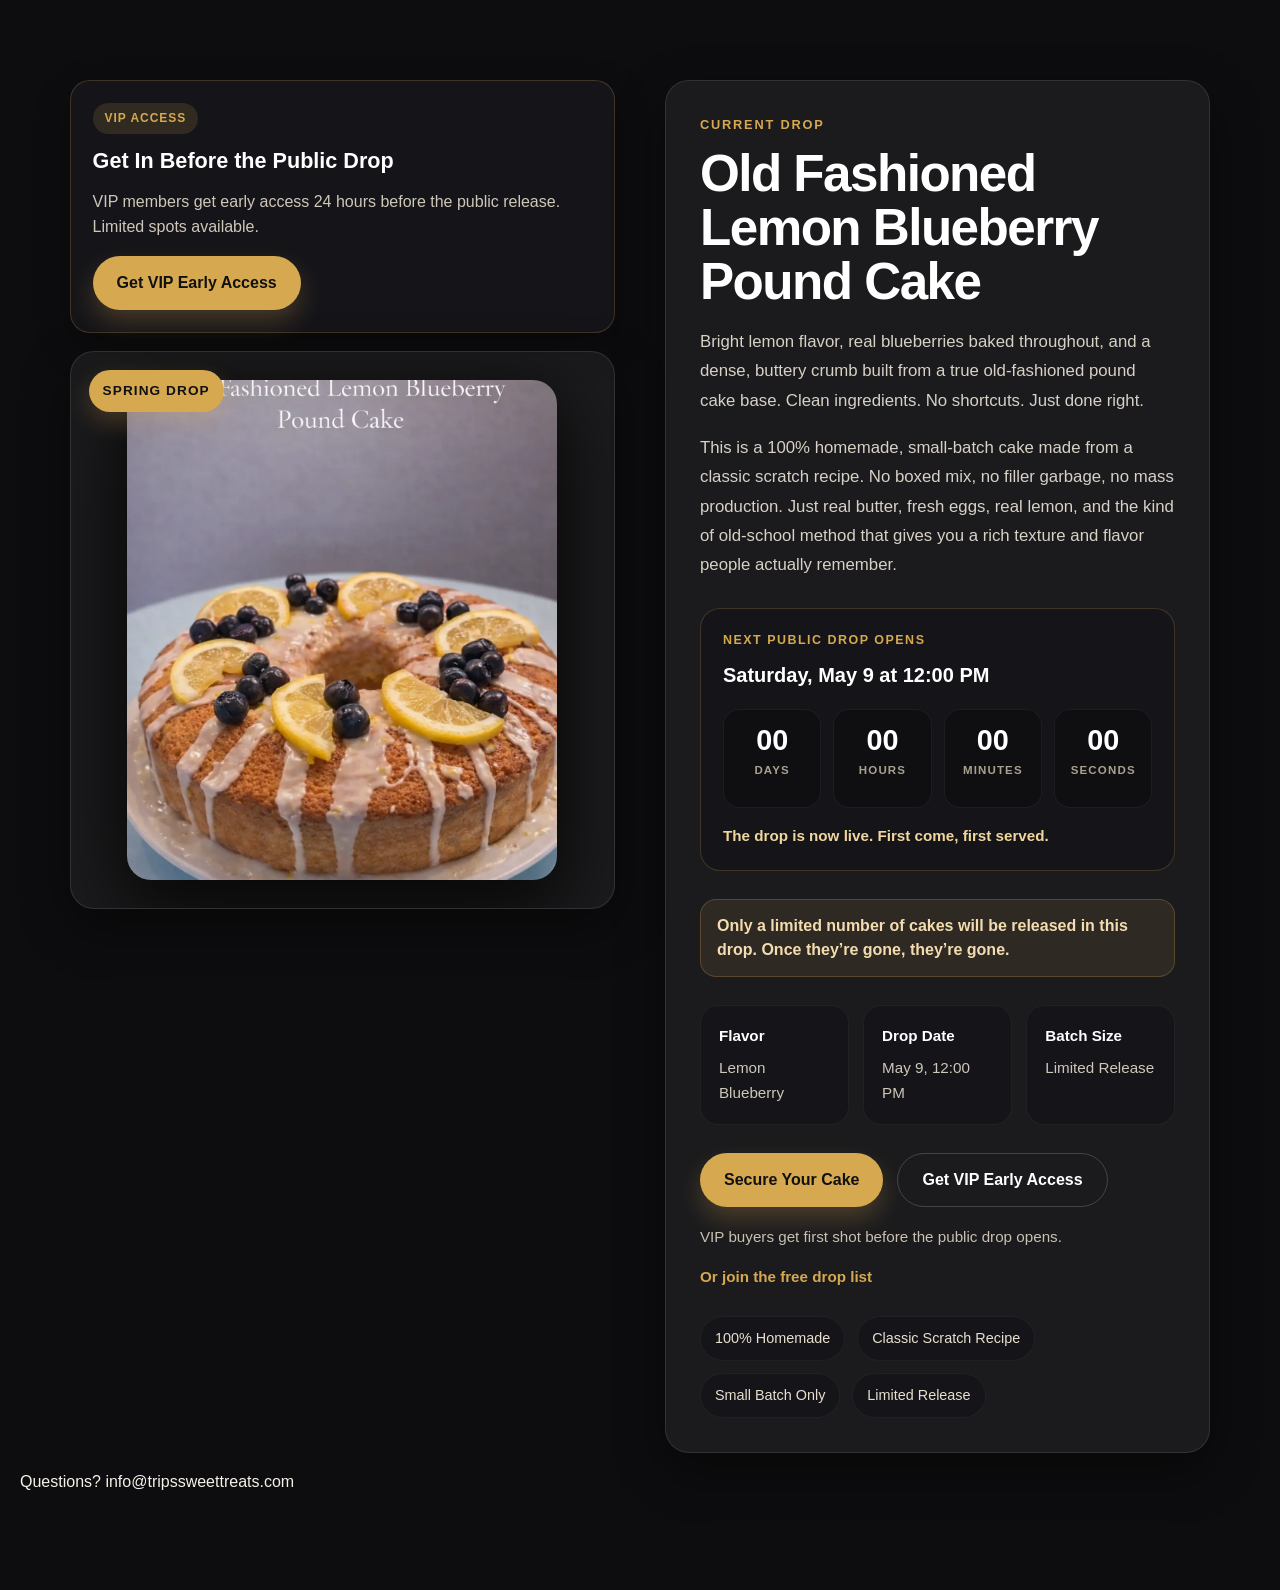
==== drop.html @ a89e91ed "Add VIP access section to next drop layout" ====
<!DOCTYPE html>
<html lang="en">
<head>
  <meta charset="UTF-8" />
  <meta name="viewport" content="width=device-width, initial-scale=1.0" />

  <title>Current Drop | Trip Confections</title>
  <meta name="description" content="Limited batch luxury cakes. Small drops. High demand. Get access before they sell out." />

  <link rel="stylesheet" href="style.css" />

  <style>

.next-drop-image-col {
  display: flex;
  flex-direction: column;
  gap: 18px;
}

.drop-mini-card {
  background: #151519;
  border: 1px solid rgba(214, 168, 79, 0.22);
  border-radius: 20px;
  padding: 22px;
  box-shadow: 0 14px 36px rgba(0,0,0,0.25);
}

.mini-badge {
  display: inline-block;
  margin-bottom: 10px;
  padding: 6px 12px;
  border-radius: 999px;
  background: rgba(214, 168, 79, 0.14);
  color: #d6a84f;
  font-size: 0.75rem;
  font-weight: 700;
  text-transform: uppercase;
  letter-spacing: 0.08em;
}

.drop-mini-card h3 {
  margin: 0 0 10px;
  color: #fff;
  font-size: 1.35rem;
}

.drop-mini-card p {
  margin: 0 0 16px;
  color: #cfc7ba;
  line-height: 1.6;
}
    
    .next-drop {
      padding: 80px 20px;
      background: #0d0d0f;
      color: #f5f1e8;
    }

    .container {
      max-width: 1200px;
      margin: 0 auto;
    }

    .next-drop-grid {
      display: grid;
      grid-template-columns: 1fr 1fr;
      gap: 50px;
      align-items: start;
    }

    .next-drop-image {
      position: relative;
    }

    .drop-badge {
      position: absolute;
      top: 18px;
      left: 18px;
      background: #d6a84f;
      color: #111;
      font-weight: 700;
      font-size: 0.85rem;
      letter-spacing: 0.08em;
      text-transform: uppercase;
      padding: 10px 14px;
      border-radius: 999px;
      z-index: 2;
    }

    .next-drop-photo {
      width: 100%;
      display: block;
      border-radius: 24px;
      object-fit: cover;
      box-shadow: 0 20px 60px rgba(0,0,0,0.35);
    }

    .eyebrow {
      font-size: 0.8rem;
      letter-spacing: 0.14em;
      text-transform: uppercase;
      color: #d6a84f;
      margin-bottom: 12px;
      font-weight: 700;
    }

    .next-drop-copy h2 {
      font-size: clamp(2rem, 4vw, 3.5rem);
      line-height: 1.05;
      margin-bottom: 18px;
      color: #fff;
    }

    .next-drop-subtext,
    .next-drop-description {
      font-size: 1.05rem;
      line-height: 1.75;
      color: #d7d1c6;
      margin-bottom: 18px;
    }

    .drop-launch-box {
      background: #151519;
      border: 1px solid rgba(214, 168, 79, 0.22);
      border-radius: 20px;
      padding: 22px;
      margin: 28px 0;
    }

    .drop-launch-label {
      font-size: 0.78rem;
      text-transform: uppercase;
      letter-spacing: 0.12em;
      color: #d6a84f;
      font-weight: 700;
      margin-bottom: 8px;
    }

    .drop-launch-time {
      font-size: 1.25rem;
      font-weight: 700;
      color: #fff;
      margin-bottom: 18px;
    }

    .countdown {
      display: grid;
      grid-template-columns: repeat(4, 1fr);
      gap: 12px;
      margin-top: 10px;
    }

    .countdown-box {
      background: #0f0f12;
      border-radius: 16px;
      padding: 16px 10px;
      text-align: center;
      border: 1px solid rgba(255,255,255,0.06);
    }

    .countdown-box span {
      display: block;
    }

    .countdown-number {
      font-size: 1.8rem;
      font-weight: 800;
      color: #fff;
      line-height: 1;
      margin-bottom: 6px;
    }

    .countdown-label {
      font-size: 0.72rem;
      letter-spacing: 0.1em;
      text-transform: uppercase;
      color: #aaa08f;
    }

    .drop-status {
      margin-top: 16px;
      font-size: 0.95rem;
      color: #f1d79d;
      font-weight: 600;
    }

    .next-drop-details {
      display: grid;
      grid-template-columns: repeat(3, 1fr);
      gap: 14px;
      margin: 28px 0;
    }

    .drop-detail {
      background: #151519;
      border-radius: 18px;
      padding: 18px;
      border: 1px solid rgba(255,255,255,0.05);
    }

    .drop-detail strong {
      display: block;
      color: #fff;
      margin-bottom: 6px;
      font-size: 0.95rem;
    }

    .drop-detail span {
      color: #cfc7ba;
      font-size: 0.95rem;
    }

    .urgency-bar {
      background: rgba(214, 168, 79, 0.1);
      border: 1px solid rgba(214, 168, 79, 0.25);
      color: #f3ddb0;
      border-radius: 16px;
      padding: 14px 16px;
      margin-bottom: 22px;
      font-weight: 600;
      line-height: 1.5;
    }

    .next-drop-actions {
      display: flex;
      flex-wrap: wrap;
      gap: 14px;
      margin: 26px 0 18px;
    }

    .btn {
      display: inline-flex;
      align-items: center;
      justify-content: center;
      min-height: 54px;
      padding: 0 24px;
      border-radius: 999px;
      text-decoration: none;
      font-weight: 700;
      transition: 0.2s ease;
    }

    .btn-primary {
      background: #d6a84f;
      color: #111;
    }

    .btn-primary:hover {
      transform: translateY(-2px);
    }

    .btn-secondary {
      background: transparent;
      color: #fff;
      border: 1px solid rgba(255,255,255,0.18);
    }

    .btn-secondary:hover {
      border-color: #d6a84f;
      color: #d6a84f;
    }

    .next-drop-note,
    .text-link {
      color: #c9c0b2;
      font-size: 0.95rem;
    }

    .text-link {
      display: inline-block;
      margin-top: 6px;
      color: #d6a84f;
      text-decoration: none;
      font-weight: 600;
    }

    .drop-proof {
      margin-top: 26px;
      display: flex;
      flex-wrap: wrap;
      gap: 12px;
    }

    .proof-pill {
      background: #151519;
      color: #e9dfd0;
      border: 1px solid rgba(255,255,255,0.05);
      padding: 10px 14px;
      border-radius: 999px;
      font-size: 0.9rem;
    }

    @media (max-width: 900px) {
      .next-drop-grid {
        grid-template-columns: 1fr;
      }

      .next-drop-details {
        grid-template-columns: 1fr;
      }

      .countdown {
        grid-template-columns: repeat(2, 1fr);
      }
    }
  </style>
</head>
<body>

<section class="next-drop section" id="next-drop">
  <div class="container next-drop-grid">

   <div class="next-drop-image-col">
  <div class="drop-mini-card">
    <span class="mini-badge">VIP Access</span>
    <h3>Get In Before the Public Drop</h3>
    <p>VIP members get early access 24 hours before the public release. Limited spots available.</p>
    <a href="vip-access.html" class="btn btn-primary">Get VIP Early Access</a>
  </div>

  <div class="next-drop-image">
    <div class="drop-badge">Spring Drop</div>
    <img
      src="images/lemon-blueberry-pound-cake.webp"
      alt="Old Fashioned Lemon Blueberry Pound Cake"
      class="next-drop-photo"
    />
  </div>
</div>
    

    <div class="next-drop-copy">
      <p class="eyebrow">Current Drop</p>

      <h2>Old Fashioned Lemon Blueberry Pound Cake</h2>

      <p class="next-drop-subtext">
        Bright lemon flavor, real blueberries baked throughout, and a dense, buttery crumb built from a true old-fashioned pound cake base. Clean ingredients. No shortcuts. Just done right.
      </p>

      <p class="next-drop-description">
        This is a 100% homemade, small-batch cake made from a classic scratch recipe. No boxed mix, no filler garbage, no mass production. Just real butter, fresh eggs, real lemon, and the kind of old-school method that gives you a rich texture and flavor people actually remember.
      </p>

      <div class="drop-launch-box">
        <div class="drop-launch-label">Next Public Drop Opens</div>
        <div class="drop-launch-time">Saturday, May 9 at 12:00 PM</div>

        <div class="countdown" id="countdown">
          <div class="countdown-box">
            <span class="countdown-number" id="days">00</span>
            <span class="countdown-label">Days</span>
          </div>
          <div class="countdown-box">
            <span class="countdown-number" id="hours">00</span>
            <span class="countdown-label">Hours</span>
          </div>
          <div class="countdown-box">
            <span class="countdown-number" id="minutes">00</span>
            <span class="countdown-label">Minutes</span>
          </div>
          <div class="countdown-box">
            <span class="countdown-number" id="seconds">00</span>
            <span class="countdown-label">Seconds</span>
          </div>
        </div>

        <div class="drop-status" id="drop-status">
          VIP access opens 24 hours earlier.
        </div>
      </div>

      <div class="urgency-bar">
        Only a limited number of cakes will be released in this drop. Once they’re gone, they’re gone.
      </div>

      <div class="next-drop-details">
        <div class="drop-detail">
          <strong>Flavor</strong>
          <span>Lemon Blueberry</span>
        </div>

        <div class="drop-detail">
          <strong>Drop Date</strong>
          <span>May 9, 12:00 PM</span>
        </div>

        <div class="drop-detail">
          <strong>Batch Size</strong>
          <span>Limited Release</span>
        </div>
      </div>

      <div class="next-drop-actions">
        <a href="#order-now" class="btn btn-primary">Secure Your Cake</a>
        <a href="vip-access.html" class="btn btn-secondary">Get VIP Early Access</a>
      </div>

      <p class="next-drop-note">
        VIP buyers get first shot before the public drop opens.
      </p>

      <a href="#join-drop" class="text-link">Or join the free drop list</a>

      <div class="drop-proof">
        <span class="proof-pill">100% Homemade</span>
        <span class="proof-pill">Classic Scratch Recipe</span>
        <span class="proof-pill">Small Batch Only</span>
        <span class="proof-pill">Limited Release</span>
      </div>
    </div>

  </div>
  <p>Questions? <a href="mailto:info@tripssweettreats.com">info@tripssweettreats.com</a></p>
</section>

<script>
  const dropDate = new Date("2026-05-09T12:00:00-04:00").getTime();

  const daysEl = document.getElementById("days");
  const hoursEl = document.getElementById("hours");
  const minutesEl = document.getElementById("minutes");
  const secondsEl = document.getElementById("seconds");
  const statusEl = document.getElementById("drop-status");

  function updateCountdown() {
    const now = new Date().getTime();
    const distance = dropDate - now;

    if (distance <= 0) {
      daysEl.textContent = "00";
      hoursEl.textContent = "00";
      minutesEl.textContent = "00";
      secondsEl.textContent = "00";
      statusEl.textContent = "The drop is now live. First come, first served.";
      return;
    }

    const days = Math.floor(distance / (1000 * 60 * 60 * 24));
    const hours = Math.floor((distance % (1000 * 60 * 60 * 24)) / (1000 * 60 * 60));
    const minutes = Math.floor((distance % (1000 * 60 * 60)) / (1000 * 60));
    const seconds = Math.floor((distance % (1000 * 60)) / 1000);

    daysEl.textContent = String(days).padStart(2, "0");
    hoursEl.textContent = String(hours).padStart(2, "0");
    minutesEl.textContent = String(minutes).padStart(2, "0");
    secondsEl.textContent = String(seconds).padStart(2, "0");
  }

  updateCountdown();
  setInterval(updateCountdown, 1000);
</script>

</body>
</html>
---- style.css ----
:root {
  --bg: #0a0a0d;
  --bg-2: #12121a;
  --bg-3: #171722;
  --card: rgba(255, 255, 255, 0.06);
  --card-strong: rgba(255, 255, 255, 0.08);
  --border: rgba(255, 255, 255, 0.1);
  --text: #f7f3ed;
  --muted: #c7bfb4;
  --accent: #f0b35d;
  --accent-2: #ffdfb3;
  --accent-3: #ff7b89;
  --shadow: 0 18px 50px rgba(0, 0, 0, 0.42);
  --radius: 24px;
  --radius-sm: 18px;
  --max-width: 1180px;
  --transition: 0.28s ease;
}

* {
  box-sizing: border-box;
}

html {
  scroll-behavior: smooth;
}

body {
  margin: 0;
  font-family: Arial, Helvetica, sans-serif;
  color: var(--text);
  background:
    radial-gradient(circle at top right, rgba(240, 179, 93, 0.12), transparent 24%),
    radial-gradient(circle at top left, rgba(255, 123, 137, 0.08), transparent 20%),
    linear-gradient(180deg, #08080b 0%, #101018 40%, #0b0b11 100%);
  line-height: 1.6;
}

img {
  max-width: 100%;
  display: block;
  image-rendering: auto;
  backface-visibility: hidden;
}

a {
  text-decoration: none;
  color: inherit;
}

button,
input,
select {
  font: inherit;
}

.container {
  width: min(92%, var(--max-width));
  margin: 0 auto;
}

.section {
  padding: 88px 0;
}

.site-header {
  position: absolute;
  top: 0;
  left: 0;
  width: 100%;
  z-index: 1000;
  background: transparent;
  border: none;
  backdrop-filter: none;
}

.nav-wrap {
  height: 80px;        /* fixed height */
  display: flex;
  align-items: center;
  justify-content: space-between;
}


.brand-logo {
  max-height: 75px;   /* key fix */
  width: auto;
  height: auto;
  display: block;
  object-fit: contain;
}

.brand {
  display: flex;
  align-items: center;
  overflow: hidden;   /* prevents logo from spilling down */
}

.brand img {
  height: auto !important;
}
.main-nav {
  display: flex;
  align-items: center;
  gap: 24px;
}

.main-nav a {
  color: var(--muted);
  font-size: 0.96rem;
  transition: var(--transition);
}

.main-nav a:hover {
  color: #fff;
}

.nav-cta,
.btn {
  display: inline-flex;
  align-items: center;
  justify-content: center;
  padding: 14px 22px;
  border-radius: 999px;
  font-weight: 700;
  transition: var(--transition);
  border: 1px solid transparent;
  cursor: pointer;
}

.nav-cta,
.btn-primary {
  background: linear-gradient(135deg, #f0b35d 0%, #d88a2d 100%);
  color: #1a1107;
  box-shadow: 0 12px 24px rgba(240, 179, 93, 0.22);
}

.nav-cta:hover,
.btn-primary:hover {
  transform: translateY(-2px);
  box-shadow: 0 16px 32px rgba(240, 179, 93, 0.28);
}

.btn-secondary {
  background: rgba(255, 255, 255, 0.04);
  color: #fff;
  border-color: rgba(255, 255, 255, 0.12);
}

.btn-secondary:hover {
  background: rgba(255, 255, 255, 0.08);
}

.btn-full {
  width: 100%;
}

.hero {
  padding-top: 140px;
}

.hero::before {
  content: "";
  position: absolute;
  inset: 0;
  background: linear-gradient(to bottom, rgba(0,0,0,0.5), transparent);
  z-index: 0;
}

.hero > * {
  position: relative;
  z-index: 1;
}


.hero {
  position: relative;
  padding: 90px 0 70px;
  overflow: hidden;
}

.hero-overlay {
  position: absolute;
  inset: 0;
  background:
    radial-gradient(circle at 75% 30%, rgba(240, 179, 93, 0.12), transparent 22%),
    radial-gradient(circle at 80% 60%, rgba(255, 123, 137, 0.08), transparent 18%);
  pointer-events: none;
}

.hero-grid {
  position: relative;
  z-index: 1;
  display: grid;
  grid-template-columns: 1.1fr 0.9fr;
  gap: 36px;
  align-items: center;
}

.eyebrow {
  margin: 0 0 14px;
  color: var(--accent-2);
  text-transform: uppercase;
  letter-spacing: 0.14em;
  font-size: 0.82rem;
  font-weight: 800;
}

.hero h1,
.section-heading h2,
.announcement-card h2,
.join-copy h2,
.final-cta-card h2,
.proof-card h2 {
  margin: 0;
  line-height: 1.02;
  letter-spacing: -0.04em;
}

.hero h1 {
  font-size: clamp(2.8rem, 6vw, 5.4rem);
  margin-bottom: 20px;
}

.hero-text,
.section-heading p,
.announcement-card p,
.join-copy p,
.proof-card p,
.final-cta-card p,
.cake-copy p,
.step-card p {
  color: var(--muted);
}

.hero-text {
  max-width: 650px;
  font-size: 1.08rem;
  margin-bottom: 28px;
}

.hero-actions,
.final-actions {
  display: flex;
  gap: 14px;
  flex-wrap: wrap;
}

.hero-badges {
  display: flex;
  flex-wrap: wrap;
  gap: 12px;
  margin-top: 24px;
}

.hero-badges span {
  background: rgba(255, 255, 255, 0.05);
  color: var(--muted);
  border: 1px solid rgba(255, 255, 255, 0.09);
  border-radius: 999px;
  padding: 10px 14px;
  font-size: 0.92rem;
}

.hero-visual {
  display: flex;
  justify-content: center;
}

.hero-logo-card {
  width: 100%;
  max-width: 520px;
  padding: 24px;
  border-radius: 34px;
  background: linear-gradient(180deg, rgba(255, 255, 255, 0.07), rgba(255, 255, 255, 0.03));
  border: 1px solid var(--border);
  box-shadow: var(--shadow);
}

.hero-logo {
  display: block;
  width: 100%;
  max-width: 420px;
  height: auto;
  object-fit: contain;
  margin: 0 auto;
  filter:
    drop-shadow(0 24px 55px rgba(0, 0, 0, 0.85))
    drop-shadow(0 0 24px rgba(240, 179, 93, 0.15));
}

.announcement {
  padding: 10px 0 24px;
}

.announcement-grid {
  display: grid;
  grid-template-columns: 1fr 1fr;
  gap: 22px;
}

.announcement-card,
.step-card,
.stat-card,
.join-form-card,
.proof-card,
.final-cta-card,
.carousel-shell,
.faq-list details {
  background: var(--card);
  border: 1px solid var(--border);
  border-radius: var(--radius);
  box-shadow: var(--shadow);
}

.announcement-card,
.join-form-card,
.proof-card,
.final-cta-card {
  padding: 28px;
}

.mini-label {
  margin: 0 0 10px;
  color: var(--accent-2);
  text-transform: uppercase;
  letter-spacing: 0.12em;
  font-size: 0.76rem;
  font-weight: 800;
}

.announcement-card h2 {
  font-size: clamp(1.7rem, 4vw, 2.6rem);
  margin-bottom: 10px;
}

.countdown {
  display: grid;
  grid-template-columns: repeat(4, 1fr);
  gap: 12px;
  margin-top: 14px;
}

.time-box {
  background: rgba(255, 255, 255, 0.05);
  border: 1px solid rgba(255, 255, 255, 0.09);
  border-radius: 18px;
  padding: 16px 12px;
  text-align: center;
}

.time-box strong {
  display: block;
  font-size: clamp(1.6rem, 4vw, 2.5rem);
  line-height: 1;
  margin-bottom: 6px;
}

.time-box span {
  color: var(--muted);
  text-transform: uppercase;
  font-size: 0.78rem;
  letter-spacing: 0.08em;
}

.section-heading {
  max-width: 760px;
  margin-bottom: 34px;
}

.section-heading h2 {
  font-size: clamp(2rem, 4vw, 3.2rem);
  margin-bottom: 14px;
}

.steps-grid {
  display: grid;
  grid-template-columns: repeat(3, 1fr);
  gap: 22px;
}

.step-card {
  padding: 26px;
}

.step-number {
  width: 54px;
  height: 54px;
  border-radius: 50%;
  display: grid;
  place-items: center;
  background: rgba(240, 179, 93, 0.12);
  color: var(--accent-2);
  border: 1px solid rgba(240, 179, 93, 0.24);
  font-weight: 800;
  margin-bottom: 16px;
}

.step-card h3 {
  margin: 0 0 10px;
  font-size: 1.24rem;
}

.carousel-shell {
  position: relative;
  overflow: hidden;
  padding: 22px;
}

.carousel-window {
  overflow: hidden;
  border-radius: 20px;
}

.carousel-track {
  display: flex;
  transition: transform 0.45s ease;
}

.cake-slide {
  min-width: 100%;
  display: grid;
  grid-template-columns: 0.95fr 1.05fr;
  gap: 28px;
  align-items: center;
  opacity: 0.55;
  transform: scale(0.98);
  transition: var(--transition);
}

.cake-slide.active {
  opacity: 1;
  transform: scale(1);
}

.cake-image-wrap {
  padding: 12px;
}

.cake-image-wrap img {
  display: block;
  width: 100%;
  max-width: 440px;
  height: auto;
  margin: 0 auto;
  object-fit: contain;
  filter: drop-shadow(0 24px 40px rgba(0, 0, 0, 0.6));
}

.cake-copy h3 {
  margin: 0 0 12px;
  font-size: clamp(1.8rem, 4vw, 2.8rem);
  letter-spacing: -0.03em;
}

.cake-tag {
  color: var(--accent-2);
  text-transform: uppercase;
  letter-spacing: 0.12em;
  font-size: 0.78rem;
  font-weight: 800;
  margin-bottom: 10px;
}

.carousel-btn {
  position: absolute;
  top: 50%;
  transform: translateY(-50%);
  width: 52px;
  height: 52px;
  border-radius: 50%;
  border: 1px solid rgba(255, 255, 255, 0.14);
  background: rgba(10, 10, 15, 0.72);
  color: #fff;
  font-size: 2rem;
  cursor: pointer;
  transition: var(--transition);
  z-index: 2;
}

.carousel-btn:hover {
  background: rgba(255, 255, 255, 0.1);
}

.carousel-btn.prev {
  left: 16px;
}

.carousel-btn.next {
  right: 16px;
}

.carousel-dots {
  display: flex;
  justify-content: center;
  gap: 10px;
  margin-top: 20px;
}

.dot {
  width: 12px;
  height: 12px;
  border: 0;
  border-radius: 50%;
  background: rgba(255, 255, 255, 0.22);
  cursor: pointer;
  transition: var(--transition);
}

.dot.active {
  background: var(--accent);
  transform: scale(1.15);
}

.stats-grid {
  display: grid;
  grid-template-columns: repeat(3, 1fr);
  gap: 18px;
}

.stat-card {
  padding: 26px;
  text-align: center;
}

.stat-card strong {
  display: block;
  font-size: clamp(2.2rem, 5vw, 3.2rem);
  line-height: 1;
  margin-bottom: 8px;
  color: #fff;
}

.stat-card span {
  color: var(--muted);
}

.join-grid,
.proof-grid {
  display: grid;
  grid-template-columns: 1fr 1fr;
  gap: 26px;
  align-items: start;
}

.join-copy h2,
.proof-card h2,
.final-cta-card h2 {
  font-size: clamp(2rem, 4vw, 3rem);
  margin-bottom: 14px;
}

.join-points {
  display: grid;
  gap: 16px;
  margin-top: 28px;
}

.join-point {
  background: rgba(255, 255, 255, 0.05);
  border: 1px solid rgba(255, 255, 255, 0.08);
  border-radius: 18px;
  padding: 18px;
}

.join-point strong {
  display: block;
  margin-bottom: 6px;
}

.join-point p {
  margin: 0;
}

.drop-form {
  display: grid;
  gap: 10px;
}

.drop-form label {
  font-weight: 700;
  font-size: 0.95rem;
}

.drop-form input,
.drop-form select {
  width: 100%;
  padding: 15px 16px;
  border-radius: 14px;
  border: 1px solid rgba(255, 255, 255, 0.12);
  background: rgba(255, 255, 255, 0.05);
  color: #fff;
  outline: none;
  margin-bottom: 6px;
}

.drop-form input::placeholder {
  color: #b8b0a5;
}

.checkbox-wrap {
  display: flex;
  align-items: flex-start;
  gap: 10px;
  margin: 8px 0 12px;
  color: var(--muted);
  font-weight: 400 !important;
}

.checkbox-wrap input {
  width: auto;
  margin-top: 3px;
}

.proof-list {
  margin: 0;
  padding-left: 22px;
  color: var(--muted);
}

.proof-list li + li {
  margin-top: 12px;
}

.faq-list {
  display: grid;
  gap: 14px;
}

.faq-list details {
  padding: 20px 22px;
}

.faq-list summary {
  cursor: pointer;
  font-weight: 800;
}

.faq-list p {
  margin: 12px 0 0;
  color: var(--muted);
}

.final-cta-card {
  text-align: center;
}

.final-cta-card p {
  max-width: 760px;
  margin-left: auto;
  margin-right: auto;
}

.final-actions {
  justify-content: center;
  margin-top: 24px;
}

.site-footer {
  padding: 26px 0 40px;
  color: var(--muted);
}

.footer-wrap {
  display: flex;
  justify-content: space-between;
  gap: 16px;
  flex-wrap: wrap;
  border-top: 1px solid rgba(255, 255, 255, 0.08);
  padding-top: 22px;
}

@media (max-width: 1100px) {
  .hero-grid,
  .join-grid,
  .proof-grid,
  .cake-slide,
  .announcement-grid,
  .steps-grid,
  .stats-grid {
    grid-template-columns: 1fr;
  }

  .hero-visual {
    order: -1;
  }

  .cake-slide {
    gap: 10px;
  }
}

@media (max-width: 860px) {
  .nav-wrap {
    flex-wrap: wrap;
    justify-content: center;
    padding: 14px 0;
  }

  .main-nav {
    flex-wrap: wrap;
    justify-content: center;
    gap: 14px 18px;
  }

  .countdown {
    grid-template-columns: repeat(2, 1fr);
  }

  .carousel-btn {
    width: 44px;
    height: 44px;
    font-size: 1.6rem;
  }
}

@media (max-width: 640px) {
  .section {
    padding: 66px 0;
  }

  .hero {
    padding: 65px 0 48px;
  }

  .brand-logo {
    width: 86px;
  }

  .nav-cta {
    width: 100%;
    justify-content: center;
  }

  .hero-actions,
  .final-actions {
    flex-direction: column;
  }

  .btn,
  .nav-cta {
    width: 100%;
  }

  .hero-badges {
    flex-direction: column;
  }

  .carousel-shell {
    padding: 18px 12px 22px;
  }

  .carousel-btn.prev {
    left: 8px;
  }

  .carousel-btn.next {
    right: 8px;
  }

  .cake-copy {
    text-align: center;
  }

  .vip-box {
  display: grid;
  grid-template-columns: 1.15fr 0.85fr;
  gap: 26px;
  align-items: stretch;
}

.vip-copy,
.vip-card {
  background: var(--card);
  border: 1px solid var(--border);
  border-radius: var(--radius);
  box-shadow: var(--shadow);
}

.vip-copy {
  padding: 32px;
}

.vip-copy h2 {
  margin: 0 0 14px;
  font-size: clamp(2rem, 4vw, 3rem);
  line-height: 1.05;
  letter-spacing: -0.03em;
}

.vip-intro {
  margin: 0;
  color: var(--muted);
  max-width: 700px;
}

.vip-features {
  display: grid;
  gap: 16px;
  margin-top: 26px;
}

.vip-feature {
  background: rgba(255, 255, 255, 0.05);
  border: 1px solid rgba(255, 255, 255, 0.08);
  border-radius: 18px;
  padding: 18px;
}

.vip-feature strong {
  display: block;
  margin-bottom: 6px;
  font-size: 1rem;
}

.vip-feature p {
  margin: 0;
  color: var(--muted);
}

.vip-card {
  padding: 28px;
}

.vip-card h3 {
  margin: 0 0 10px;
  font-size: 1.8rem;
}

.vip-price {
  font-size: 2.8rem;
  font-weight: 800;
  line-height: 1;
  margin-bottom: 18px;
  color: var(--accent-2);
}

.vip-list {
  margin: 0 0 22px;
  padding-left: 20px;
  color: var(--muted);
}

.vip-list li + li {
  margin-top: 10px;
}

.vip-note {
  margin-top: 16px;
  font-size: 0.95rem;
  color: var(--muted);
  line-height: 1.55;
}

.vip-note-small {
  font-size: 0.88rem;
  opacity: 0.92;
}

@media (max-width: 980px) {
  .vip-box {
    grid-template-columns: 1fr;
  }
}

/* ===== HERO RESET (kills old junk) ===== */
.hero-overlay,
.hero-card,
.hero-badge {
  display: none !important;
}

.hero p,
.hero h1 {
  all: unset;
}

/* ===== HERO SECTION ===== */
.hero {
  position: relative;
  padding: 190px 0 80px;
  overflow: hidden;
}

/* Layout */
.hero-grid {
  display: grid;
  grid-template-columns: 1.1fr 0.9fr;
  gap: 40px;
  align-items: center;
}

/* Left side */
.hero-content {
  max-width: 650px;
}

/* Eyebrow */
.eyebrow {
  color: var(--accent-2);
  text-transform: uppercase;
  letter-spacing: 0.12em;
  font-size: 0.85rem;
  font-weight: 800;
  margin-bottom: 14px;
  display: block;
}

/* Headline */
.hero h1 {
  display: block;
  font-size: clamp(3rem, 6vw, 5.5rem);
  line-height: 0.95;
  letter-spacing: -0.04em;
  margin-bottom: 20px;
}

/* Sub text */
.hero-text {
  font-size: 1.1rem;
  color: var(--muted);
  margin-bottom: 28px;
}

/* Buttons */
.hero-actions {
  display: flex;
  gap: 14px;
  flex-wrap: wrap;
  margin-bottom: 24px;
}

/* Badges */
.hero-badges {
  display: flex;
  gap: 12px;
  flex-wrap: wrap;
}

.hero-badges span {
  background: rgba(255,255,255,0.05);
  border: 1px solid rgba(255,255,255,0.1);
  padding: 10px 14px;
  border-radius: 999px;
  font-size: 0.9rem;
  color: var(--muted);
}

/* Right side */
.hero-visual {
  display: flex;
  justify-content: center;
}

/* Logo container */
.hero-logo-card {
  width: 100%;
  max-width: 520px;
  padding: 30px;
  border-radius: 32px;
  background: linear-gradient(
    180deg,
    rgba(255,255,255,0.08),
    rgba(255,255,255,0.03)
  );
  border: 1px solid var(--border);
  box-shadow: var(--shadow);
  display: flex;
  align-items: center;
  justify-content: center;
}

/* Logo image */
.hero-logo {
  max-width: 420px;
  width: 100%;
  height: auto;
  display: block;
  object-fit: contain;
  filter:
    drop-shadow(0 30px 60px rgba(0,0,0,0.8))
    drop-shadow(0 0 25px rgba(240,179,93,0.2));
}

/* Background glow */
.hero::after {
  content: "";
  position: absolute;
  inset: 0;
  background:
    radial-gradient(circle at 70% 30%, rgba(240,179,93,0.15), transparent 25%),
    radial-gradient(circle at 80% 70%, rgba(255,120,140,0.1), transparent 25%);
  pointer-events: none;
}

/* ===== MOBILE ===== */
@media (max-width: 980px) {
  .hero-grid {
    grid-template-columns: 1fr;
    text-align: center;
  }

  .hero-visual {
    order: -1;
  }

  .hero-content {
    margin: 0 auto;
  }

  .hero-actions {
    justify-content: center;
  }

  .hero-badges {
    justify-content: center;
  }
}

@media (max-width: 600px) {
  .hero {
    padding: 120px 0 60px;
  }

  .hero h1 {
    font-size: 2.6rem;
  }
}  
  .footer-wrap {
    flex-direction: column;
  }
}

/* ===== VIP PAGE ===== */

.vip-hero {
  padding: 180px 0 90px;
}

.vip-hero-grid {
  display: grid;
  grid-template-columns: 1.1fr 0.9fr;
  gap: 28px;
  align-items: center;
}

.vip-hero-copy h1 {
  font-size: clamp(2.8rem, 6vw, 5rem);
  line-height: 0.96;
  letter-spacing: -0.04em;
  margin: 0 0 20px;
}

.vip-hero-text {
  color: var(--muted);
  font-size: 1.08rem;
  margin-bottom: 28px;
  max-width: 680px;
}

.vip-hero-actions {
  display: flex;
  gap: 14px;
  flex-wrap: wrap;
  margin-bottom: 22px;
}

.vip-badges {
  display: flex;
  gap: 12px;
  flex-wrap: wrap;
}

.vip-badges span {
  background: rgba(255,255,255,0.05);
  border: 1px solid rgba(255,255,255,0.1);
  padding: 10px 14px;
  border-radius: 999px;
  font-size: 0.9rem;
  color: var(--muted);
}

.vip-hero-card,
.vip-feature-card,
.vip-important-box,
.vip-buy-card {
  background: var(--card);
  border: 1px solid var(--border);
  border-radius: var(--radius);
  box-shadow: var(--shadow);
}

.vip-hero-card {
  padding: 32px;
}

.vip-hero-card h2 {
  margin: 0 0 12px;
  font-size: clamp(2rem, 4vw, 3rem);
  line-height: 1.05;
}

.vip-price-big {
  font-size: 3.4rem;
  font-weight: 800;
  line-height: 1;
  color: var(--accent-2);
  margin-bottom: 18px;
}

.vip-summary-list {
  margin: 0;
  padding-left: 20px;
  color: var(--muted);
}

.vip-summary-list li + li {
  margin-top: 10px;
}

.vip-features-grid {
  display: grid;
  grid-template-columns: repeat(3, 1fr);
  gap: 20px;
}

.vip-feature-card {
  padding: 24px;
}

.vip-feature-card h3 {
  margin: 0 0 10px;
  font-size: 1.2rem;
}

.vip-feature-card p {
  margin: 0;
  color: var(--muted);
}

.vip-important-box {
  padding: 32px;
}

.vip-important-box h2 {
  margin: 0 0 20px;
  font-size: clamp(2rem, 4vw, 3rem);
  line-height: 1.05;
}

.vip-rules-grid {
  display: grid;
  grid-template-columns: 1fr 1fr;
  gap: 20px;
}

.vip-rule-card {
  padding: 24px;
  border-radius: 20px;
}

.vip-rule-card.good {
  background: rgba(255,255,255,0.04);
  border: 1px solid rgba(255,255,255,0.08);
}

.vip-rule-card.warning {
  background: rgba(255,255,255,0.04);
  border: 1px solid rgba(255,255,255,0.08);
}

.vip-rule-card h3 {
  margin: 0 0 12px;
}

.vip-rule-card ul {
  margin: 0;
  padding-left: 20px;
  color: var(--muted);
}

.vip-rule-card li + li {
  margin-top: 10px;
}

.vip-disclaimer {
  margin: 22px 0 0;
  color: var(--muted);
  font-size: 1rem;
}

.vip-buy-card {
  text-align: center;
  padding: 36px 28px;
  max-width: 760px;
  margin: 0 auto;
}

.vip-buy-card h2 {
  margin: 0 0 12px;
  font-size: clamp(2rem, 4vw, 3rem);
}

.vip-buy-card p {
  color: var(--muted);
  margin-bottom: 22px;
}

.vip-buy-btn {
  min-width: 260px;
}

.vip-buy-note {
  margin-top: 16px;
  font-size: 0.95rem;
  color: var(--muted);
}

@media (max-width: 980px) {
  .vip-hero-grid,
  .vip-rules-grid,
  .vip-features-grid {
    grid-template-columns: 1fr;
  }

  .vip-hero-copy,
  .vip-hero-card {
    text-align: center;
  }

  .vip-hero-actions,
  .vip-badges {
    justify-content: center;
  }
}

.next-drop-grid {
  display: grid;
  grid-template-columns: 0.95fr 1.05fr;
  gap: 30px;
  align-items: center;
}

.next-drop-image,
.next-drop-copy {
  background: var(--card);
  border: 1px solid var(--border);
  border-radius: var(--radius);
  box-shadow: var(--shadow);
}

.next-drop-image {
  padding: 24px;
  display: flex;
  align-items: center;
  justify-content: center;
}

.next-drop-photo {
  width: 100%;
  max-width: 430px;
  height: auto;
  display: block;
  object-fit: contain;
  filter: drop-shadow(0 24px 40px rgba(0, 0, 0, 0.6));
}

.next-drop-copy {
  padding: 32px;
}

.next-drop-copy h2 {
  margin: 0 0 14px;
  font-size: clamp(2rem, 4vw, 3.2rem);
  line-height: 1.04;
  letter-spacing: -0.03em;
}

.next-drop-subtext {
  margin: 0 0 24px;
  color: var(--muted);
  font-size: 1.02rem;
  max-width: 720px;
}

.next-drop-details {
  display: grid;
  grid-template-columns: repeat(3, 1fr);
  gap: 14px;
  margin-bottom: 24px;
}

.drop-detail {
  background: rgba(255,255,255,0.05);
  border: 1px solid rgba(255,255,255,0.08);
  border-radius: 18px;
  padding: 16px;
}

.drop-detail strong {
  display: block;
  margin-bottom: 6px;
  font-size: 0.95rem;
}

.drop-detail span {
  color: var(--muted);
  font-size: 0.95rem;
}

.next-drop-actions {
  display: flex;
  gap: 14px;
  flex-wrap: wrap;
  margin-bottom: 14px;
}

.next-drop-note {
  margin: 0;
  color: var(--muted);
  font-size: 0.94rem;
}

@media (max-width: 980px) {
  .next-drop-grid,
  .next-drop-details {
    grid-template-columns: 1fr;
  }
}

.next-drop-grid {
  display: grid;
  grid-template-columns: 0.95fr 1.05fr;
  gap: 30px;
  align-items: center;
}

.next-drop-image,
.next-drop-copy {
  background: var(--card);
  border: 1px solid var(--border);
  border-radius: var(--radius);
  box-shadow: var(--shadow);
}

.next-drop-image {
  position: relative;
  padding: 28px;
  display: flex;
  align-items: center;
  justify-content: center;
  min-height: 520px;
  overflow: hidden;
}

.next-drop-photo {
  width: 100%;
  max-width: 430px;
  max-height: 500px;
  height: auto;
  display: block;
  object-fit: contain;
  filter: drop-shadow(0 24px 40px rgba(0, 0, 0, 0.6));
}

.drop-badge {
  position: absolute;
  top: 18px;
  left: 18px;
  z-index: 5;
  background: linear-gradient(135deg, #f0b35d 0%, #d88a2d 100%);
  color: #1a1107;
  padding: 10px 14px;
  border-radius: 999px;
  font-size: 0.82rem;
  font-weight: 800;
  letter-spacing: 0.06em;
  text-transform: uppercase;
  box-shadow: 0 10px 24px rgba(240, 179, 93, 0.22);
}

.next-drop-copy {
  padding: 34px;
}

.next-drop-copy h2 {
  margin: 0 0 14px;
  font-size: clamp(2rem, 4vw, 3.1rem);
  line-height: 1.04;
  letter-spacing: -0.03em;
}

.next-drop-subtext {
  margin: 0 0 24px;
  color: var(--muted);
  font-size: 1.03rem;
  max-width: 700px;
}

.next-drop-details {
  display: grid;
  grid-template-columns: repeat(3, 1fr);
  gap: 14px;
  margin-bottom: 24px;
}

.drop-detail {
  background: rgba(255, 255, 255, 0.05);
  border: 1px solid rgba(255, 255, 255, 0.08);
  border-radius: 18px;
  padding: 16px;
}

.drop-detail strong {
  display: block;
  margin-bottom: 6px;
  font-size: 0.95rem;
  color: #fff;
}

.drop-detail span {
  color: var(--muted);
  font-size: 0.95rem;
}

.next-drop-actions {
  display: flex;
  gap: 14px;
  flex-wrap: wrap;
  margin-bottom: 14px;
}

.next-drop-note {
  margin: 0 0 10px;
  color: var(--muted);
  font-size: 0.94rem;
}

.text-link {
  color: var(--accent-2);
  font-weight: 700;
  text-decoration: none;
  transition: 0.2s ease;
}

.text-link:hover {
  color: #fff;
}

@media (max-width: 980px) {
  .next-drop-grid {
    grid-template-columns: 1fr;
  }

  .next-drop-details {
    grid-template-columns: 1fr;
  }

  .next-drop-copy {
    text-align: center;
  }

  .next-drop-actions {
    justify-content: center;
  }

  .text-link {
    display: inline-block;
    margin-top: 6px;
  }
}

.next-drop-crafted {
  margin: 0 0 24px;
  color: var(--muted);
  font-size: 1rem;
  line-height: 1.7;
}

.next-drop-countdown {
  margin-bottom: 24px;
}

.countdown-label {
  margin: 0 0 12px;
  color: var(--accent-2);
  text-transform: uppercase;
  letter-spacing: 0.08em;
  font-size: 0.8rem;
  font-weight: 800;
}

.countdown-row {
  display: grid;
  grid-template-columns: repeat(4, 1fr);
  gap: 12px;
}

.count-box {
  background: rgba(255, 255, 255, 0.05);
  border: 1px solid rgba(255, 255, 255, 0.08);
  border-radius: 18px;
  padding: 16px 12px;
  text-align: center;
}

.count-box strong {
  display: block;
  font-size: clamp(1.5rem, 3vw, 2.2rem);
  line-height: 1;
  margin-bottom: 6px;
}

.count-box span {
  color: var(--muted);
  text-transform: uppercase;
  font-size: 0.78rem;
  letter-spacing: 0.08em;
}

@media (max-width: 980px) {
  .countdown-row {
    grid-template-columns: repeat(2, 1fr);
  }
}

.vip-btn {
  display: inline-block;
  padding: 14px 26px;
  background: linear-gradient(135deg, #ffd54a, #ffb300);
  color: #111;
  font-weight: 700;
  font-size: 1.1rem;
  border-radius: 999px;
  text-decoration: none;
  box-shadow: 0 6px 18px rgba(0,0,0,0.25);
  transition: all 0.25s ease;
}

.vip-btn:hover {
  transform: translateY(-2px) scale(1.03);
  box-shadow: 0 10px 25px rgba(0,0,0,0.35);
}

.vip-btn:active {
  transform: scale(0.98);
}

.social-proof-signup {
  padding: 90px 20px;
  background:
    radial-gradient(circle at top left, rgba(255, 214, 102, 0.08), transparent 30%),
    linear-gradient(180deg, #111111 0%, #0b0b0b 100%);
  color: #f5f1e8;
}

.social-proof-grid {
  max-width: 1200px;
  margin: 0 auto;
  display: grid;
  grid-template-columns: 1.1fr 0.9fr;
  gap: 42px;
  align-items: center;
}

.social-copy .eyebrow {
  display: inline-block;
  margin-bottom: 14px;
  font-size: 0.85rem;
  font-weight: 700;
  text-transform: uppercase;
  letter-spacing: 0.14em;
  color: #d6a84f;
}

.social-copy h2 {
  margin: 0 0 18px;
  font-size: clamp(2rem, 4vw, 3.4rem);
  line-height: 1.08;
  letter-spacing: -0.03em;
  color: #fffaf2;
}

.social-subtext {
  max-width: 620px;
  margin-bottom: 24px;
  font-size: 1.05rem;
  line-height: 1.7;
  color: rgba(245, 241, 232, 0.82);
}

.social-benefits {
  list-style: none;
  padding: 0;
  margin: 0 0 28px;
}

.social-benefits li {
  position: relative;
  padding-left: 28px;
  margin-bottom: 12px;
  color: rgba(245, 241, 232, 0.9);
  line-height: 1.5;
}

.social-benefits li::before {
  content: "•";
  position: absolute;
  left: 8px;
  top: 0;
  color: #d6a84f;
  font-size: 1.2rem;
  line-height: 1.2;
}

.vip-signup-card,
.social-media-card {
  background: rgba(255, 255, 255, 0.04);
  border: 1px solid rgba(214, 168, 79, 0.22);
  border-radius: 24px;
  box-shadow: 0 18px 50px rgba(0, 0, 0, 0.28);
  backdrop-filter: blur(6px);
}

.vip-signup-card {
  max-width: 560px;
  padding: 28px;
}

.vip-signup-card h3 {
  margin: 0 0 8px;
  font-size: 1.4rem;
  color: #fffaf2;
}

.vip-signup-card p {
  margin: 0 0 18px;
  color: rgba(245, 241, 232, 0.78);
}

.vip-form-row {
  margin-bottom: 14px;
}

.vip-form-row input {
  width: 100%;
  padding: 15px 16px;
  border-radius: 14px;
  border: 1px solid rgba(214, 168, 79, 0.18);
  background: rgba(255, 255, 255, 0.06);
  color: #fff;
  font-size: 1rem;
  outline: none;
  box-sizing: border-box;
}

.vip-form-row input::placeholder {
  color: rgba(255, 255, 255, 0.5);
}

.vip-form-row input:focus {
  border-color: #d6a84f;
  box-shadow: 0 0 0 3px rgba(214, 168, 79, 0.16);
}

.vip-submit {
  width: 100%;
  margin-top: 4px;
}

.vip-note {
  display: block;
  margin-top: 12px;
  color: rgba(245, 241, 232, 0.62);
  line-height: 1.5;
}

.social-media-card {
  padding: 26px;
  text-align: center;
}

.social-card-top {
  margin-bottom: 18px;
}

.social-badge {
  display: inline-block;
  margin-bottom: 10px;
  padding: 7px 12px;
  border-radius: 999px;
  background: rgba(214, 168, 79, 0.14);
  color: #d6a84f;
  font-size: 0.78rem;
  font-weight: 700;
  text-transform: uppercase;
  letter-spacing: 0.12em;
}

.social-card-top h3 {
  margin: 0 0 8px;
  font-size: 1.55rem;
  color: #fffaf2;
}

.social-card-top p {
  margin: 0;
  color: rgba(245, 241, 232, 0.76);
  line-height: 1.6;
}

.tiktok-shell {
  display: flex;
  justify-content: center;
  margin: 18px 0 22px;
  padding: 14px;
  border-radius: 22px;
  background: rgba(0, 0, 0, 0.24);
  border: 1px solid rgba(214, 168, 79, 0.12);
}

.tiktok-embed {
  margin: 0 !important;
  max-width: 340px !important;
  min-width: 280px !important;
  border-radius: 18px !important;
  overflow: hidden !important;
  box-shadow: 0 10px 28px rgba(0, 0, 0, 0.35) !important;
}

.social-follow-btn {
  width: 100%;
}

.btn {
  display: inline-flex;
  align-items: center;
  justify-content: center;
  min-height: 52px;
  padding: 0 22px;
  border-radius: 999px;
  font-weight: 700;
  text-decoration: none;
  transition: 0.25s ease;
  cursor: pointer;
  border: none;
}

.btn-primary {
  background: linear-gradient(135deg, #f0c76a 0%, #d6a84f 100%);
  color: #111;
}

.btn-primary:hover {
  transform: translateY(-1px);
  box-shadow: 0 10px 24px rgba(214, 168, 79, 0.22);
}

.btn-secondary {
  background: transparent;
  color: #fffaf2;
  border: 1px solid rgba(214, 168, 79, 0.32);
}

.btn-secondary:hover {
  background: rgba(214, 168, 79, 0.08);
  transform: translateY(-1px);
}

@media (max-width: 900px) {
  .social-proof-grid {
    grid-template-columns: 1fr;
  }

  .social-copy h2 {
    font-size: 2.3rem;
  }

  .vip-signup-card,
  .social-media-card {
    max-width: 100%;
  }
}

@media (max-width: 600px) {
  .social-proof-signup {
    padding: 70px 16px;
  }

  .social-copy h2 {
    font-size: 1.95rem;
  }

  .social-subtext {
    font-size: 1rem;
  }

  .vip-signup-card,
  .social-media-card {
    padding: 22px 18px;
    border-radius: 20px;
  }

  .tiktok-embed {
    max-width: 100% !important;
    min-width: 100% !important;
  }
}
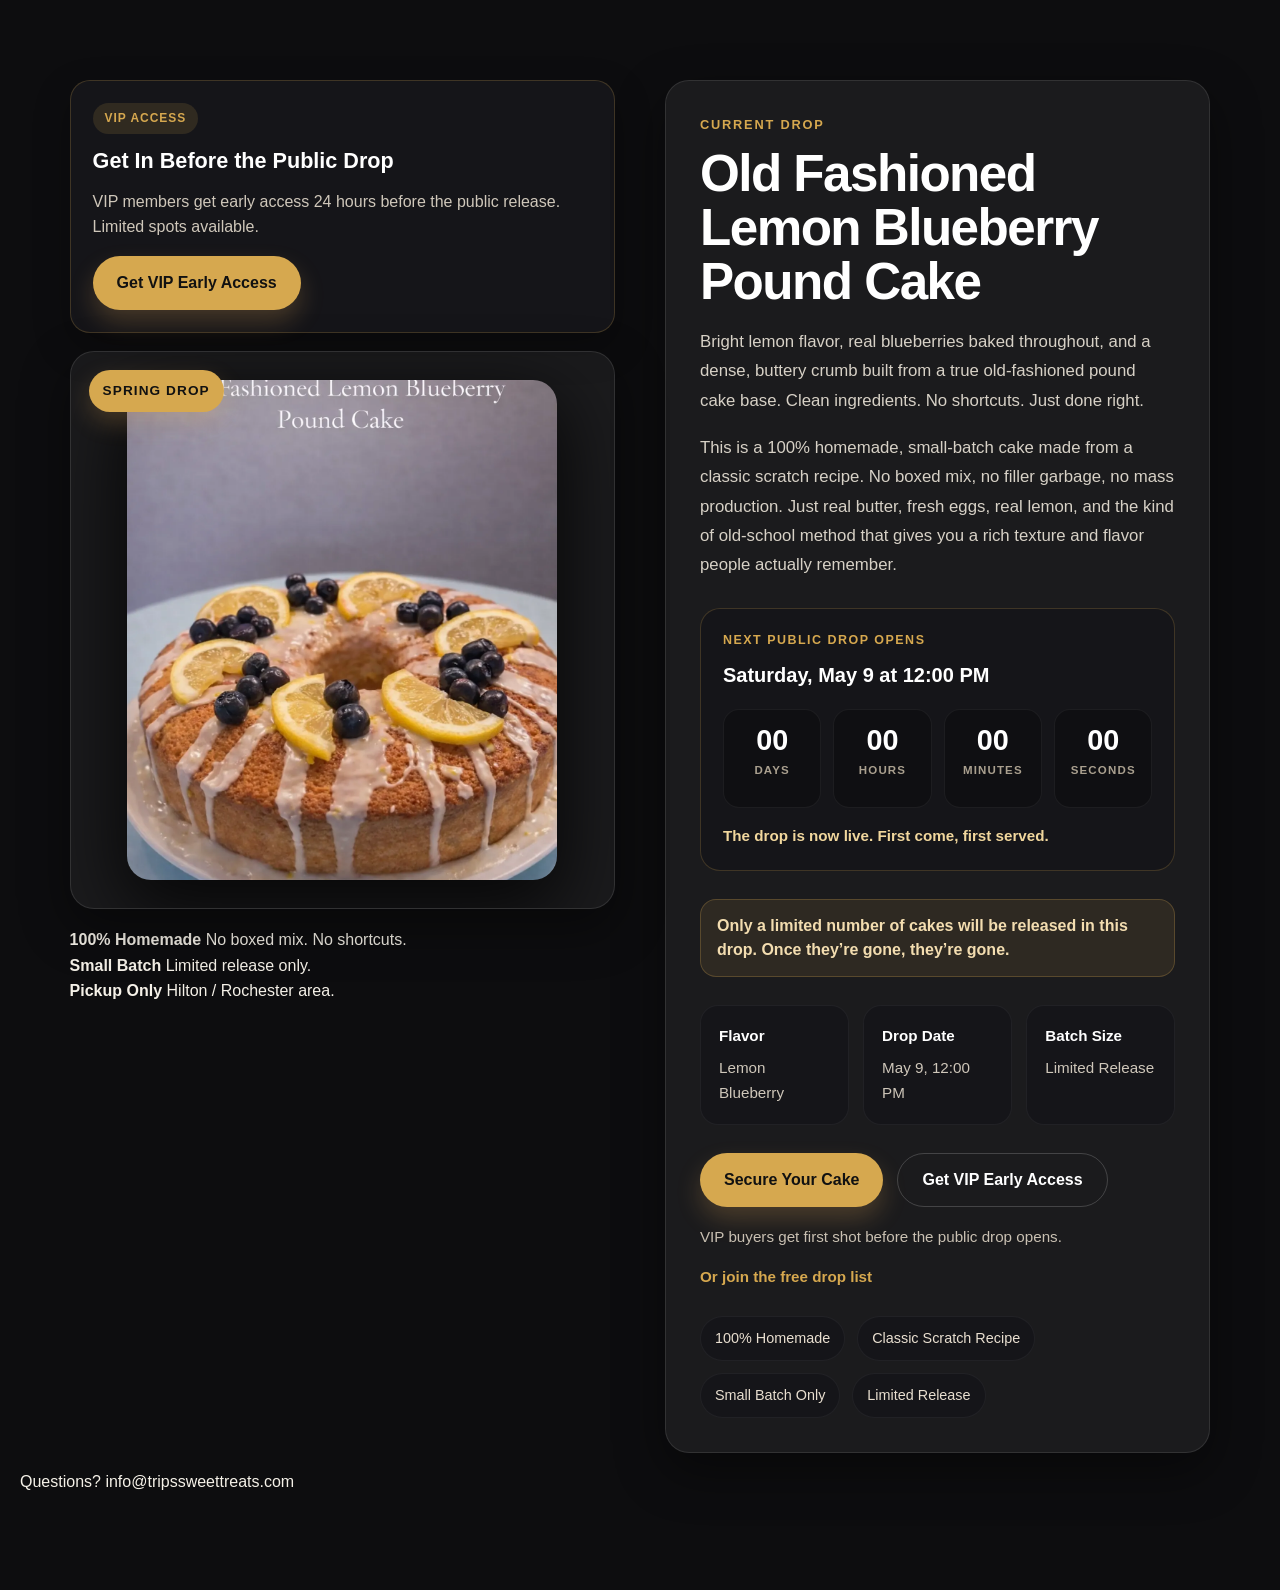
==== commit 2ef20659: "Update drop.html" ====
--- a/drop.html
+++ b/drop.html
@@ -325,6 +325,20 @@
       alt="Old Fashioned Lemon Blueberry Pound Cake"
       class="next-drop-photo"
     />
+  </div>
+       <div class="left-proof-box">
+    <div class="left-proof-item">
+      <strong>100% Homemade</strong>
+      <span>No boxed mix. No shortcuts.</span>
+    </div>
+    <div class="left-proof-item">
+      <strong>Small Batch</strong>
+      <span>Limited release only.</span>
+    </div>
+    <div class="left-proof-item">
+      <strong>Pickup Only</strong>
+      <span>Hilton / Rochester area.</span>
+    </div>
   </div>
 </div>
     
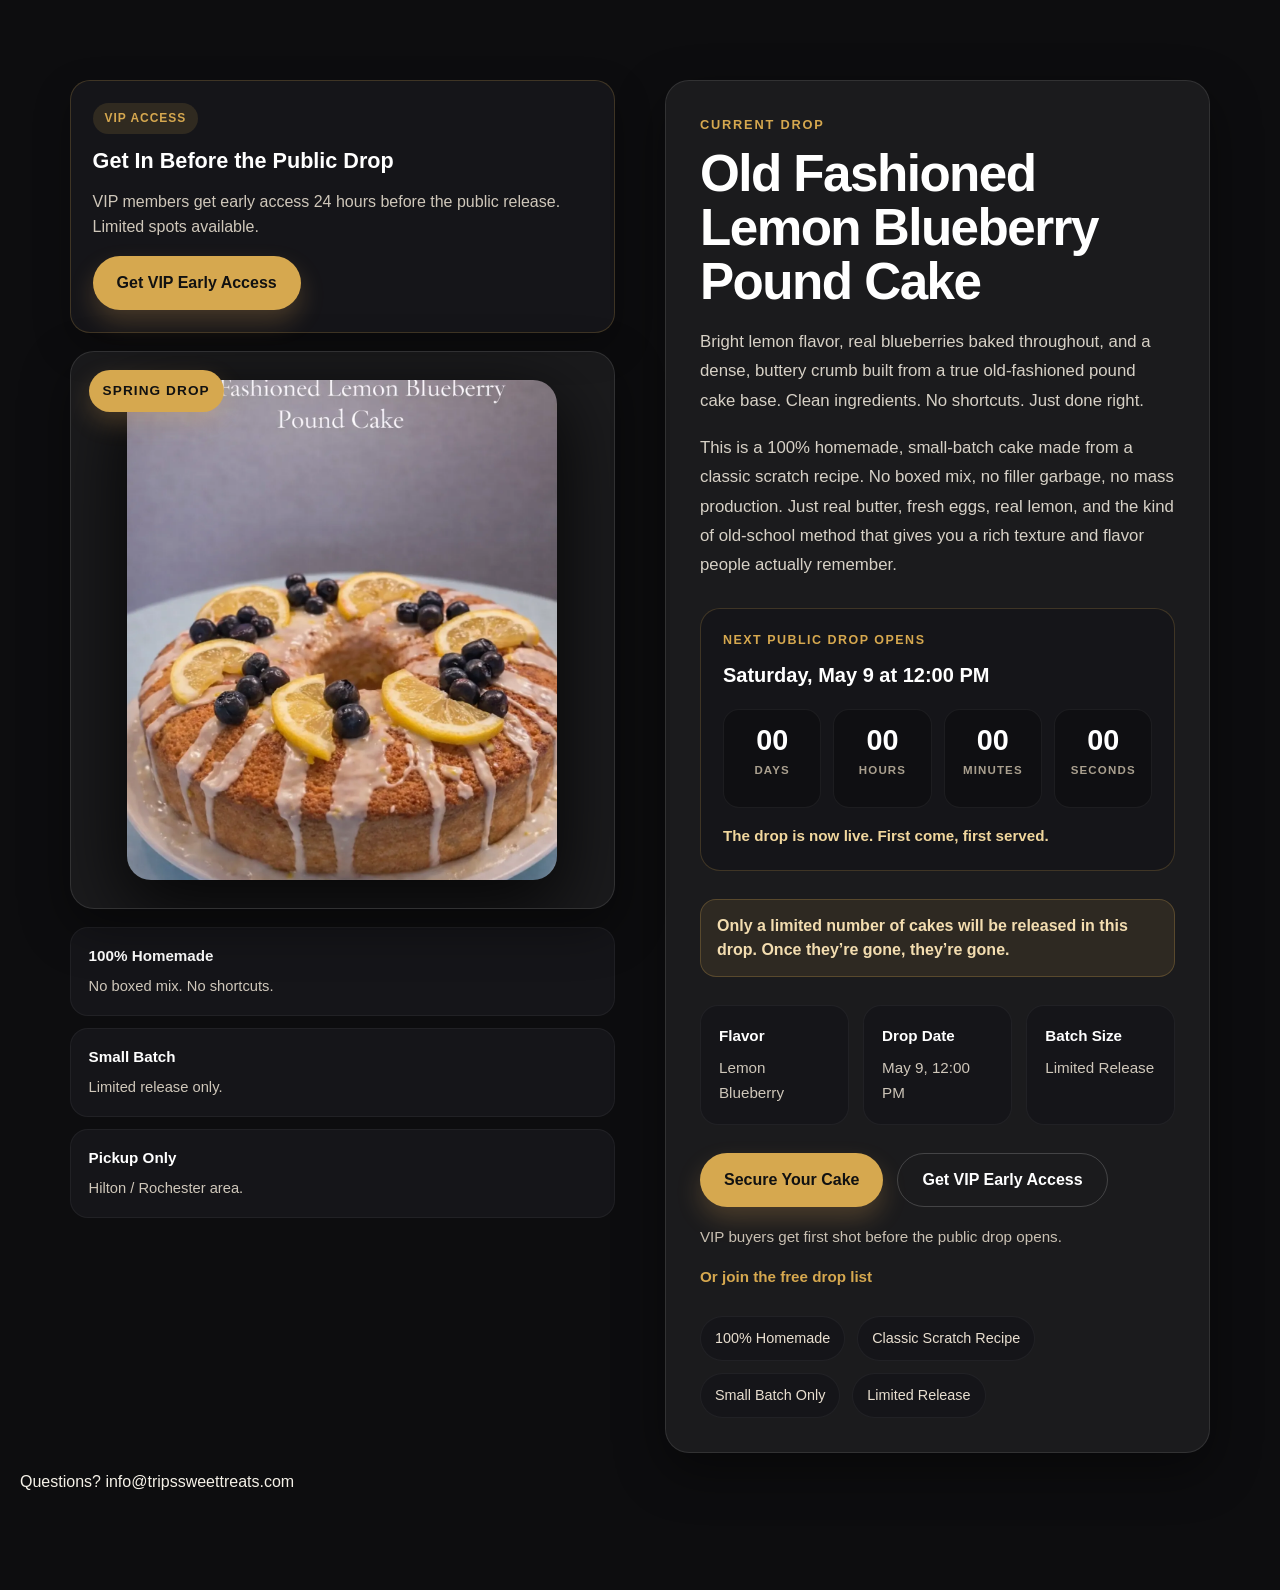
==== commit 6bf9187e: "Update drop.html" ====
--- a/drop.html
+++ b/drop.html
@@ -11,6 +11,32 @@
 
   <style>
 
+.left-proof-box {
+  display: grid;
+  gap: 12px;
+}
+
+.left-proof-item {
+  background: #151519;
+  border: 1px solid rgba(255,255,255,0.05);
+  border-radius: 18px;
+  padding: 16px 18px;
+}
+
+.left-proof-item strong {
+  display: block;
+  color: #fff;
+  margin-bottom: 5px;
+  font-size: 0.95rem;
+}
+
+.left-proof-item span {
+  color: #cfc7ba;
+  font-size: 0.92rem;
+  line-height: 1.5;
+}
+    
+    
 .next-drop-image-col {
   display: flex;
   flex-direction: column;
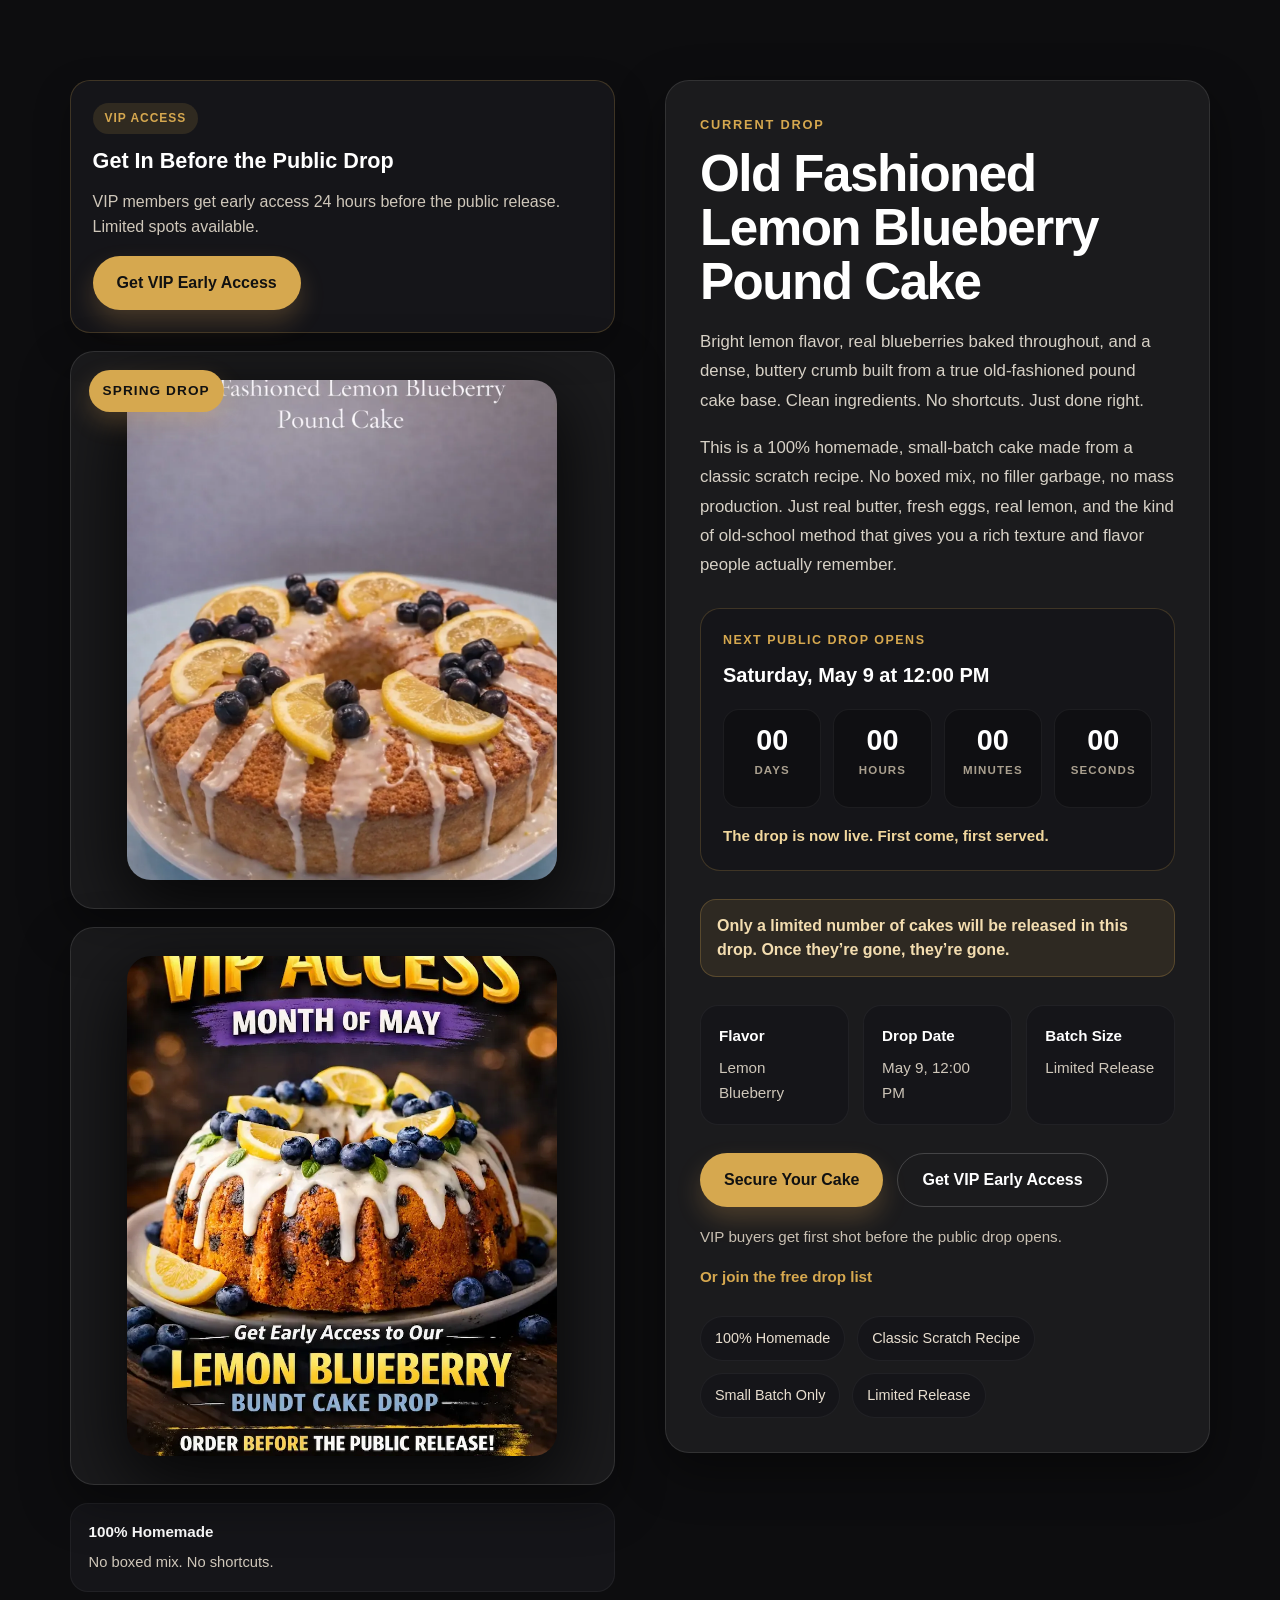
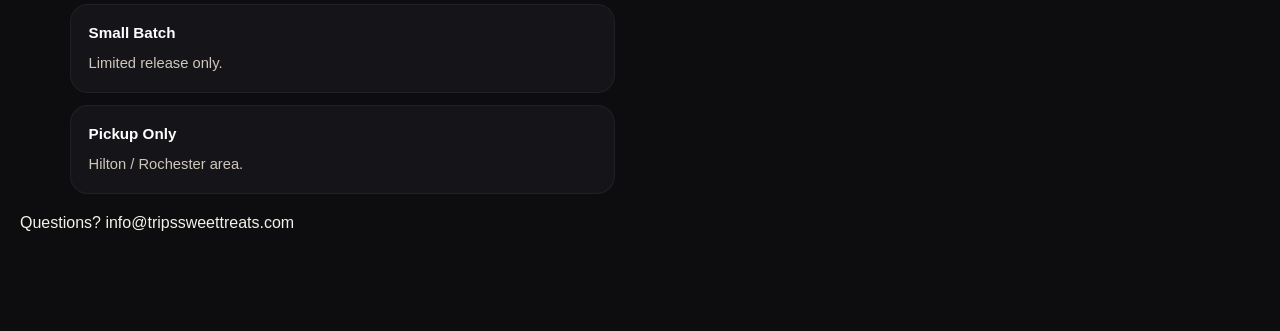
==== commit 7b50e8c8: "Add VIP Access May Cake image to drop.html" ====
--- a/drop.html
+++ b/drop.html
@@ -352,6 +352,15 @@
       class="next-drop-photo"
     />
   </div>
+
+     <div class="next-drop-image secondary-image">
+  <img
+    src="images/vip-may-cake.webp"
+    alt="VIP Access May Cake Drop"
+    class="next-drop-photo"
+  />
+</div>
+     
        <div class="left-proof-box">
     <div class="left-proof-item">
       <strong>100% Homemade</strong>
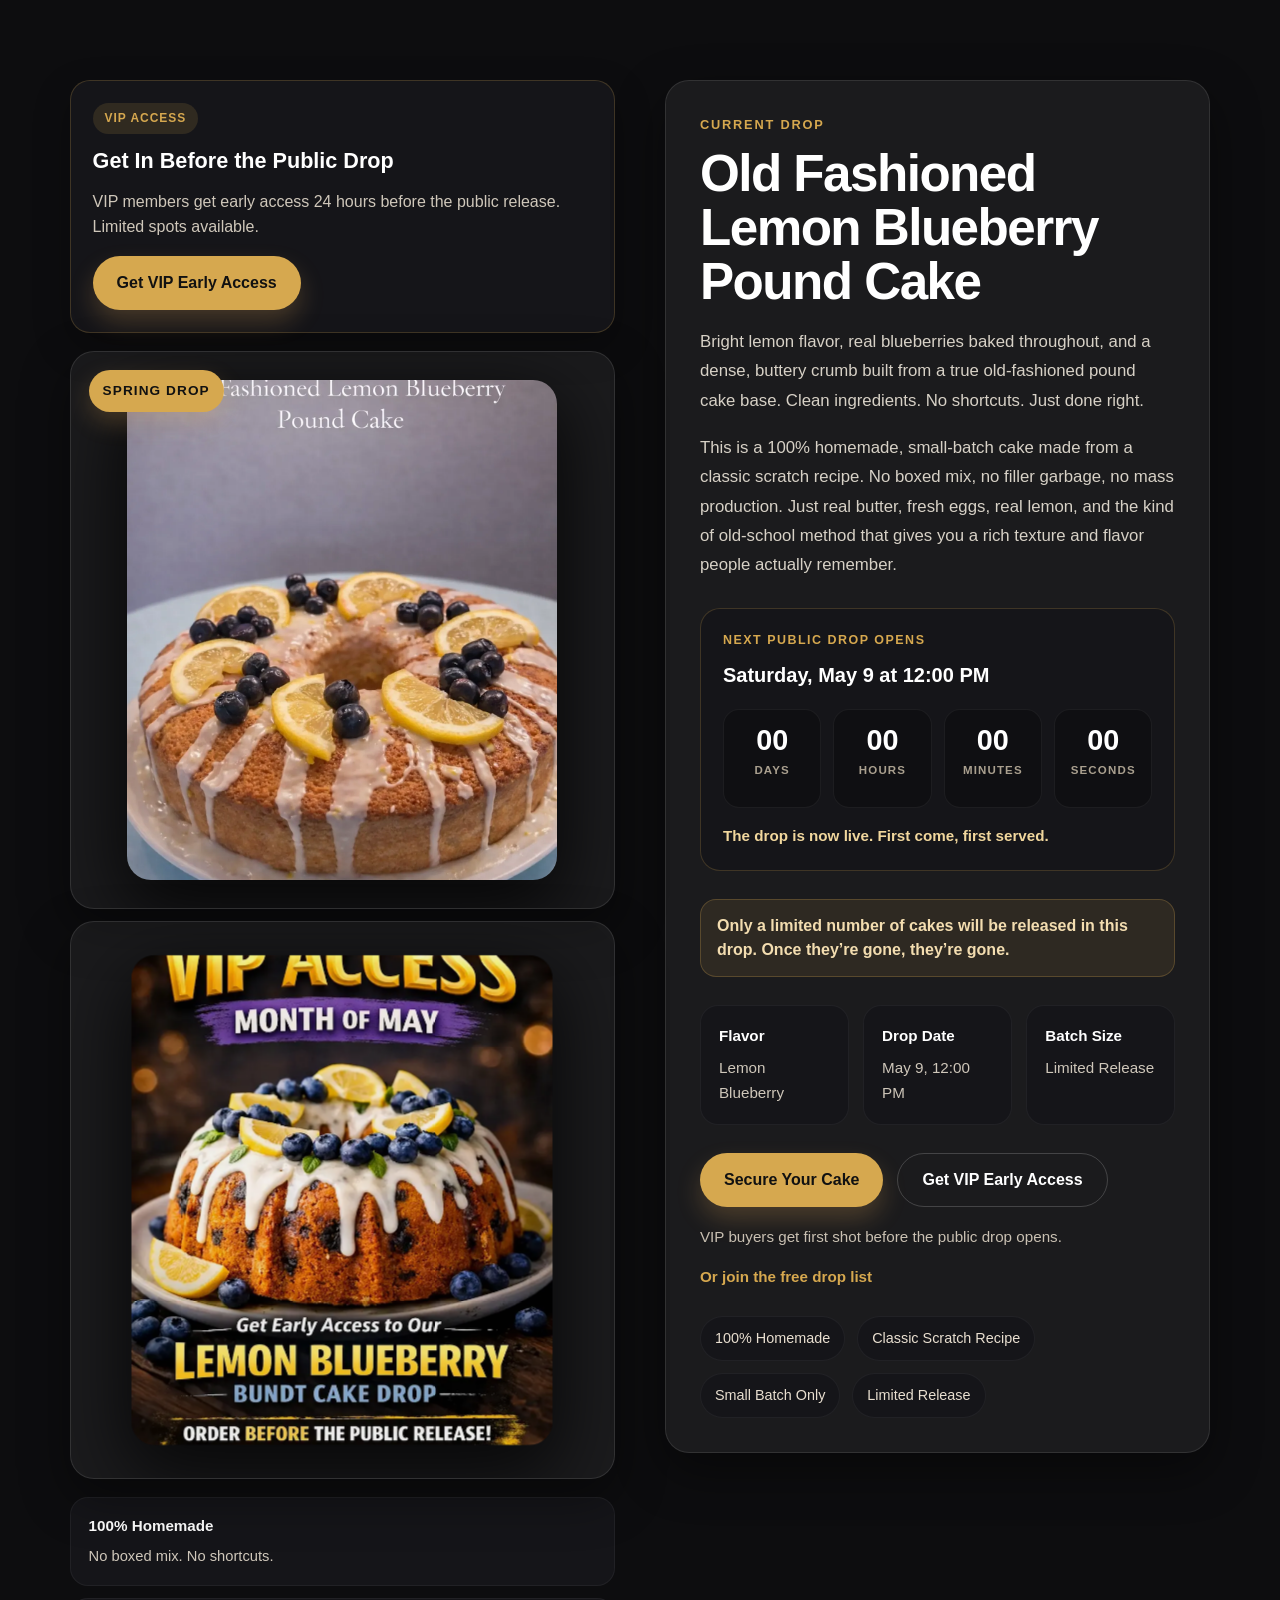
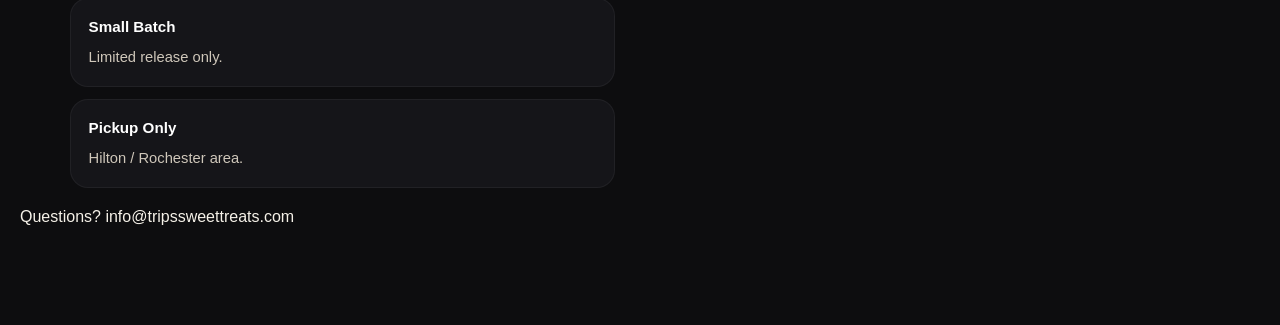
==== commit da906658: "Update drop.html" ====
--- a/drop.html
+++ b/drop.html
@@ -10,6 +10,21 @@
   <link rel="stylesheet" href="style.css" />
 
   <style>
+
+    .secondary-image {
+  margin-top: -6px;
+}
+
+   .secondary-image img {
+  opacity: 0.95;
+  transform: scale(0.98);
+  transition: 0.3s ease;
+}
+
+.secondary-image img:hover {
+  transform: scale(1);
+  opacity: 1;
+} 
 
 .left-proof-box {
   display: grid;
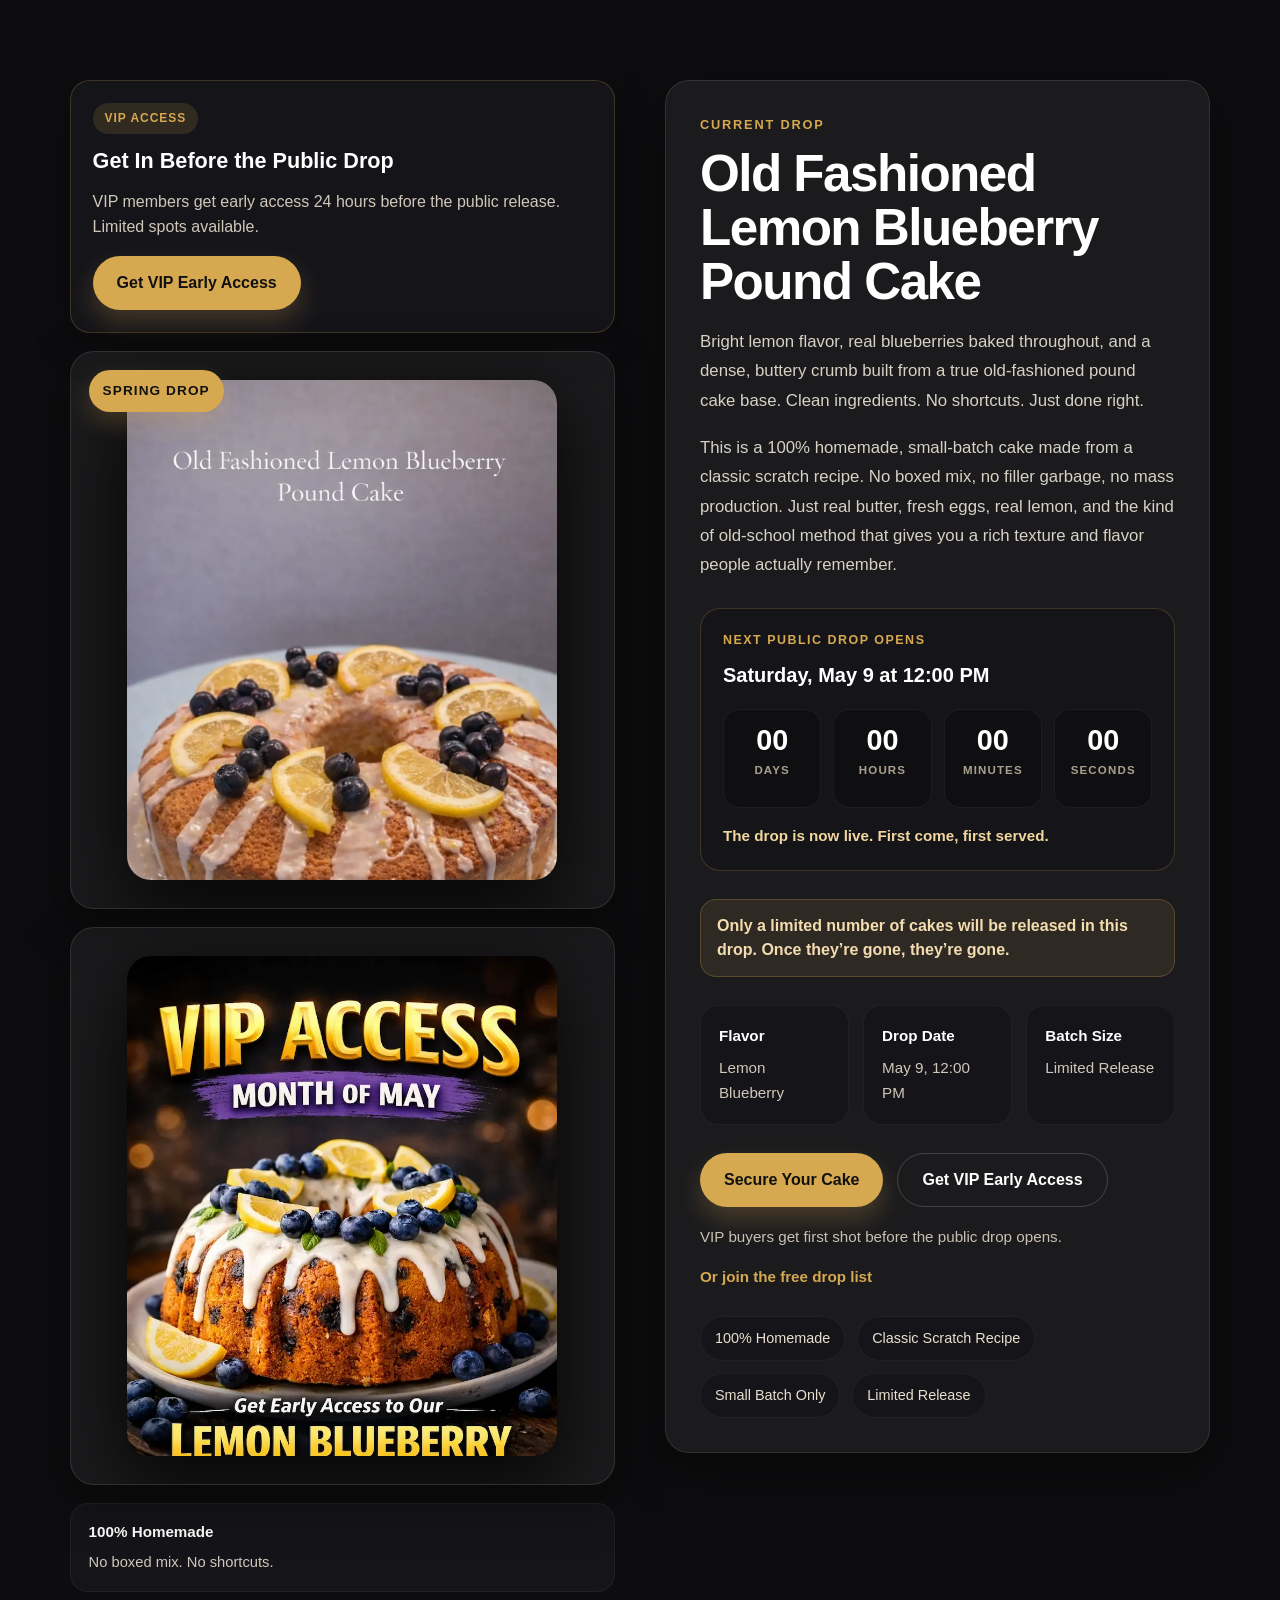
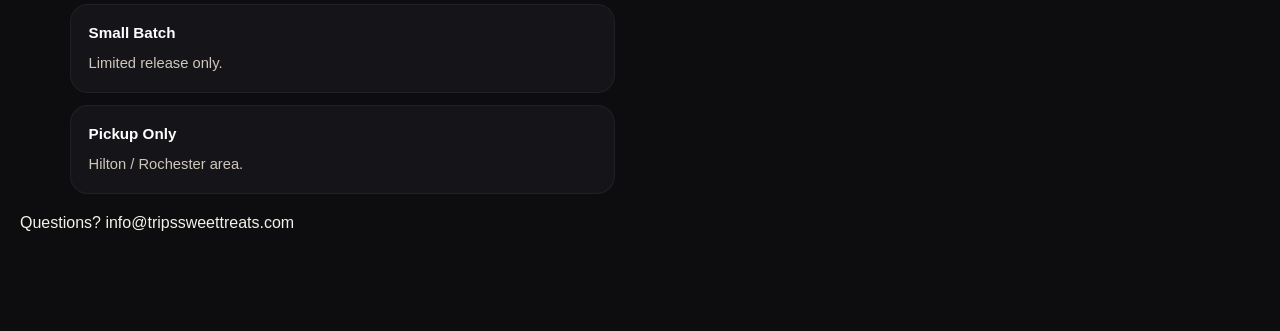
==== commit c79ea996: "Update drop.html" ====
--- a/drop.html
+++ b/drop.html
@@ -11,20 +11,13 @@
 
   <style>
 
-    .secondary-image {
-  margin-top: -6px;
-}
-
-   .secondary-image img {
-  opacity: 0.95;
-  transform: scale(0.98);
-  transition: 0.3s ease;
-}
-
-.secondary-image img:hover {
-  transform: scale(1);
-  opacity: 1;
-} 
+ .next-drop-photo {
+  width: 100%;
+  display: block;
+  border-radius: 24px;
+  object-fit: cover;
+  object-position: center top;
+}   
 
 .left-proof-box {
   display: grid;
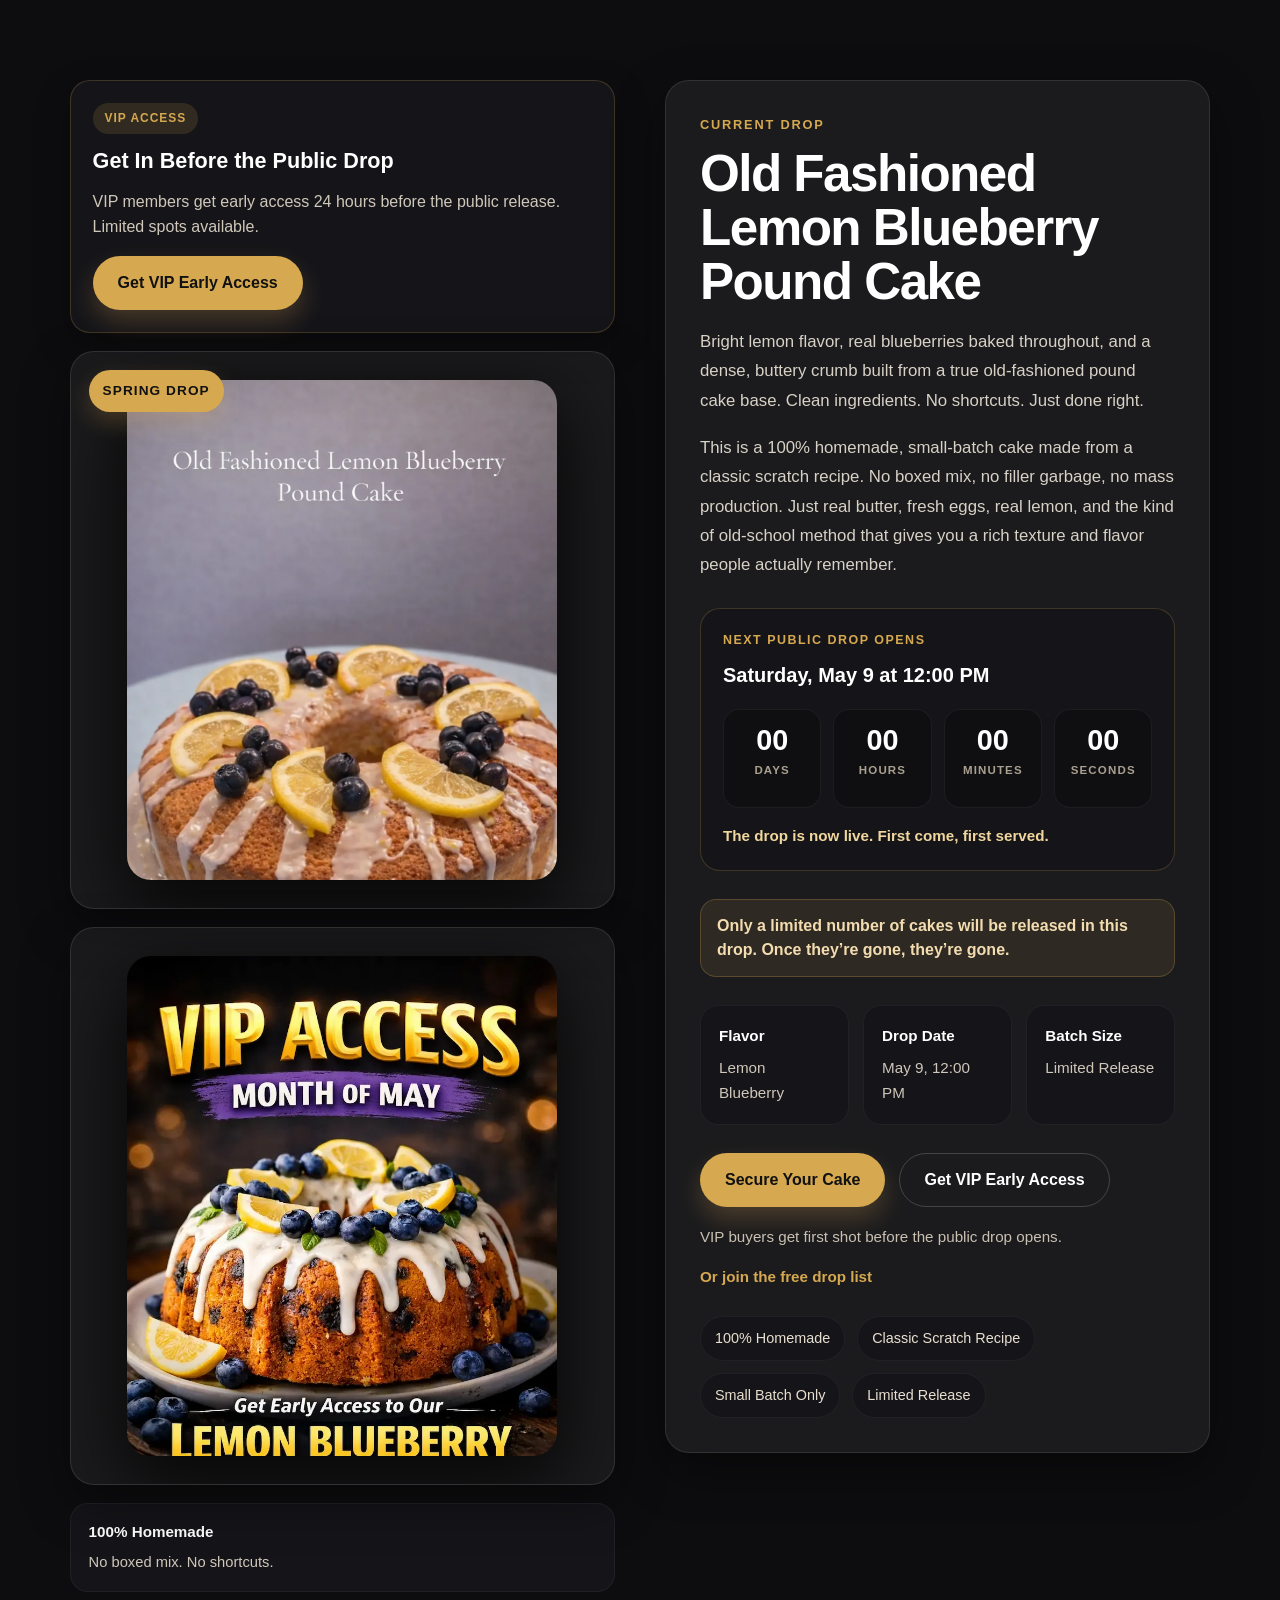
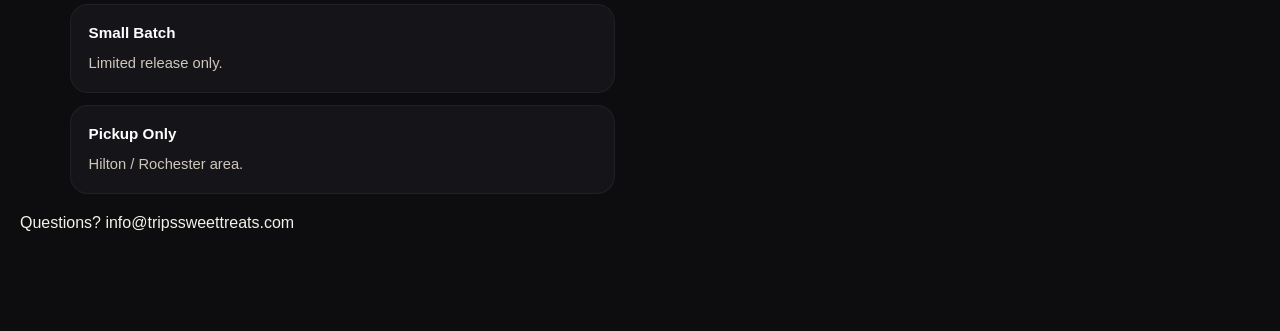
==== commit 09e2c5aa: "Update drop.html" ====
--- a/drop.html
+++ b/drop.html
@@ -4,86 +4,96 @@
   <meta charset="UTF-8" />
   <meta name="viewport" content="width=device-width, initial-scale=1.0" />
 
-  <title>Current Drop | Trip Confections</title>
-  <meta name="description" content="Limited batch luxury cakes. Small drops. High demand. Get access before they sell out." />
+  <title>Lemon Blueberry Cake Drop | Hilton NY & Rochester NY | Trips Sweet Treats</title>
+  <meta name="description" content="Limited lemon blueberry cake drop in Hilton, NY and Rochester, NY. Small batch, homemade bundt cakes. VIP early access available before public release. Pickup only. Once sold out, it’s gone." />
+  <meta name="keywords" content="cake drop Hilton NY, Rochester NY desserts, bundt cake Rochester NY, lemon blueberry cake Hilton NY, small batch bakery Rochester, luxury cakes Rochester NY, cake pickup Hilton NY" />
+  <meta name="robots" content="index, follow" />
 
   <link rel="stylesheet" href="style.css" />
 
+  <!-- MailerLite Universal -->
+  <script>
+    (function(w,d,e,u,f,l,n){w[f]=w[f]||function(){(w[f].q=w[f].q||[])
+    .push(arguments);},l=d.createElement(e),l.async=1,l.src=u,
+    n=d.getElementsByTagName(e)[0],n.parentNode.insertBefore(l,n);})
+    (window,document,'script','https://assets.mailerlite.com/js/universal.js','ml');
+    ml('account', '2236682');
+  </script>
+  <!-- End MailerLite Universal -->
+
   <style>
-
- .next-drop-photo {
-  width: 100%;
-  display: block;
-  border-radius: 24px;
-  object-fit: cover;
-  object-position: center top;
-}   
-
-.left-proof-box {
-  display: grid;
-  gap: 12px;
-}
-
-.left-proof-item {
-  background: #151519;
-  border: 1px solid rgba(255,255,255,0.05);
-  border-radius: 18px;
-  padding: 16px 18px;
-}
-
-.left-proof-item strong {
-  display: block;
-  color: #fff;
-  margin-bottom: 5px;
-  font-size: 0.95rem;
-}
-
-.left-proof-item span {
-  color: #cfc7ba;
-  font-size: 0.92rem;
-  line-height: 1.5;
-}
-    
-    
-.next-drop-image-col {
-  display: flex;
-  flex-direction: column;
-  gap: 18px;
-}
-
-.drop-mini-card {
-  background: #151519;
-  border: 1px solid rgba(214, 168, 79, 0.22);
-  border-radius: 20px;
-  padding: 22px;
-  box-shadow: 0 14px 36px rgba(0,0,0,0.25);
-}
-
-.mini-badge {
-  display: inline-block;
-  margin-bottom: 10px;
-  padding: 6px 12px;
-  border-radius: 999px;
-  background: rgba(214, 168, 79, 0.14);
-  color: #d6a84f;
-  font-size: 0.75rem;
-  font-weight: 700;
-  text-transform: uppercase;
-  letter-spacing: 0.08em;
-}
-
-.drop-mini-card h3 {
-  margin: 0 0 10px;
-  color: #fff;
-  font-size: 1.35rem;
-}
-
-.drop-mini-card p {
-  margin: 0 0 16px;
-  color: #cfc7ba;
-  line-height: 1.6;
-}
-    
+    .next-drop-photo {
+      width: 100%;
+      display: block;
+      border-radius: 24px;
+      object-fit: cover;
+      object-position: center top;
+    }
+
+    .left-proof-box {
+      display: grid;
+      gap: 12px;
+    }
+
+    .left-proof-item {
+      background: #151519;
+      border: 1px solid rgba(255,255,255,0.05);
+      border-radius: 18px;
+      padding: 16px 18px;
+    }
+
+    .left-proof-item strong {
+      display: block;
+      color: #fff;
+      margin-bottom: 5px;
+      font-size: 0.95rem;
+    }
+
+    .left-proof-item span {
+      color: #cfc7ba;
+      font-size: 0.92rem;
+      line-height: 1.5;
+    }
+
+    .next-drop-image-col {
+      display: flex;
+      flex-direction: column;
+      gap: 18px;
+    }
+
+    .drop-mini-card {
+      background: #151519;
+      border: 1px solid rgba(214, 168, 79, 0.22);
+      border-radius: 20px;
+      padding: 22px;
+      box-shadow: 0 14px 36px rgba(0,0,0,0.25);
+    }
+
+    .mini-badge {
+      display: inline-block;
+      margin-bottom: 10px;
+      padding: 6px 12px;
+      border-radius: 999px;
+      background: rgba(214, 168, 79, 0.14);
+      color: #d6a84f;
+      font-size: 0.75rem;
+      font-weight: 700;
+      text-transform: uppercase;
+      letter-spacing: 0.08em;
+    }
+
+    .drop-mini-card h3 {
+      margin: 0 0 10px;
+      color: #fff;
+      font-size: 1.35rem;
+    }
+
+    .drop-mini-card p {
+      margin: 0 0 16px;
+      color: #cfc7ba;
+      line-height: 1.6;
+    }
+
     .next-drop {
       padding: 80px 20px;
       background: #0d0d0f;
@@ -272,6 +282,7 @@
       text-decoration: none;
       font-weight: 700;
       transition: 0.2s ease;
+      cursor: pointer;
     }
 
     .btn-primary {
@@ -344,47 +355,50 @@
 <section class="next-drop section" id="next-drop">
   <div class="container next-drop-grid">
 
-   <div class="next-drop-image-col">
-  <div class="drop-mini-card">
-    <span class="mini-badge">VIP Access</span>
-    <h3>Get In Before the Public Drop</h3>
-    <p>VIP members get early access 24 hours before the public release. Limited spots available.</p>
-    <a href="vip-access.html" class="btn btn-primary">Get VIP Early Access</a>
-  </div>
-
-  <div class="next-drop-image">
-    <div class="drop-badge">Spring Drop</div>
-    <img
-      src="images/lemon-blueberry-pound-cake.webp"
-      alt="Old Fashioned Lemon Blueberry Pound Cake"
-      class="next-drop-photo"
-    />
-  </div>
-
-     <div class="next-drop-image secondary-image">
-  <img
-    src="images/vip-may-cake.webp"
-    alt="VIP Access May Cake Drop"
-    class="next-drop-photo"
-  />
-</div>
-     
-       <div class="left-proof-box">
-    <div class="left-proof-item">
-      <strong>100% Homemade</strong>
-      <span>No boxed mix. No shortcuts.</span>
+    <div class="next-drop-image-col">
+      <div class="drop-mini-card">
+        <span class="mini-badge">VIP Access</span>
+        <h3>Get In Before the Public Drop</h3>
+        <p>VIP members get early access 24 hours before the public release. Limited spots available.</p>
+        <a
+          href="javascript:void(0)"
+          class="btn btn-primary ml-onclick-form"
+          onclick="ml('show', 'tnzaLd', true)"
+        >Get VIP Early Access</a>
+      </div>
+
+      <div class="next-drop-image">
+        <div class="drop-badge">Spring Drop</div>
+        <img
+          src="images/lemon-blueberry-pound-cake.webp"
+          alt="Old Fashioned Lemon Blueberry Pound Cake"
+          class="next-drop-photo"
+        />
+      </div>
+
+      <div class="next-drop-image secondary-image">
+        <img
+          src="images/vip-may-cake.webp"
+          alt="VIP Access May Cake Drop"
+          class="next-drop-photo"
+        />
+      </div>
+
+      <div class="left-proof-box">
+        <div class="left-proof-item">
+          <strong>100% Homemade</strong>
+          <span>No boxed mix. No shortcuts.</span>
+        </div>
+        <div class="left-proof-item">
+          <strong>Small Batch</strong>
+          <span>Limited release only.</span>
+        </div>
+        <div class="left-proof-item">
+          <strong>Pickup Only</strong>
+          <span>Hilton / Rochester area.</span>
+        </div>
+      </div>
     </div>
-    <div class="left-proof-item">
-      <strong>Small Batch</strong>
-      <span>Limited release only.</span>
-    </div>
-    <div class="left-proof-item">
-      <strong>Pickup Only</strong>
-      <span>Hilton / Rochester area.</span>
-    </div>
-  </div>
-</div>
-    
 
     <div class="next-drop-copy">
       <p class="eyebrow">Current Drop</p>
@@ -449,15 +463,28 @@
       </div>
 
       <div class="next-drop-actions">
-        <a href="#order-now" class="btn btn-primary">Secure Your Cake</a>
-        <a href="vip-access.html" class="btn btn-secondary">Get VIP Early Access</a>
+        <a
+          href="javascript:void(0)"
+          class="btn btn-primary ml-onclick-form"
+          onclick="ml('show', 'XTBykF', true)"
+        >Secure Your Cake</a>
+
+        <a
+          href="javascript:void(0)"
+          class="btn btn-secondary ml-onclick-form"
+          onclick="ml('show', 'tnzaLd', true)"
+        >Get VIP Early Access</a>
       </div>
 
       <p class="next-drop-note">
         VIP buyers get first shot before the public drop opens.
       </p>
 
-      <a href="#join-drop" class="text-link">Or join the free drop list</a>
+      <a
+        href="javascript:void(0)"
+        class="text-link ml-onclick-form"
+        onclick="ml('show', 'XTBykF', true)"
+      >Or join the free drop list</a>
 
       <div class="drop-proof">
         <span class="proof-pill">100% Homemade</span>
@@ -468,6 +495,7 @@
     </div>
 
   </div>
+
   <p>Questions? <a href="mailto:info@tripssweettreats.com">info@tripssweettreats.com</a></p>
 </section>
 
--- a/style.css
+++ b/style.css
@@ -63,6 +63,8 @@
   padding: 88px 0;
 }
 
+/* ===== HEADER ===== */
+
 .site-header {
   position: absolute;
   top: 0;
@@ -75,30 +77,30 @@
 }
 
 .nav-wrap {
-  height: 80px;        /* fixed height */
+  height: 80px;
   display: flex;
   align-items: center;
   justify-content: space-between;
 }
 
+.brand {
+  display: flex;
+  align-items: center;
+  overflow: hidden;
+}
 
 .brand-logo {
-  max-height: 75px;   /* key fix */
+  max-height: 75px;
   width: auto;
   height: auto;
   display: block;
   object-fit: contain;
 }
 
-.brand {
-  display: flex;
-  align-items: center;
-  overflow: hidden;   /* prevents logo from spilling down */
-}
-
 .brand img {
   height: auto !important;
 }
+
 .main-nav {
   display: flex;
   align-items: center;
@@ -114,12 +116,15 @@
 .main-nav a:hover {
   color: #fff;
 }
+
+/* ===== BUTTONS ===== */
 
 .nav-cta,
 .btn {
   display: inline-flex;
   align-items: center;
   justify-content: center;
+  min-height: 52px;
   padding: 14px 22px;
   border-radius: 999px;
   font-weight: 700;
@@ -149,53 +154,50 @@
 
 .btn-secondary:hover {
   background: rgba(255, 255, 255, 0.08);
+  transform: translateY(-1px);
 }
 
 .btn-full {
   width: 100%;
-}
-
-.hero {
-  padding-top: 140px;
-}
-
-.hero::before {
-  content: "";
-  position: absolute;
-  inset: 0;
-  background: linear-gradient(to bottom, rgba(0,0,0,0.5), transparent);
-  z-index: 0;
-}
-
-.hero > * {
-  position: relative;
-  z-index: 1;
-}
-
-
-.hero {
-  position: relative;
-  padding: 90px 0 70px;
-  overflow: hidden;
-}
-
-.hero-overlay {
-  position: absolute;
-  inset: 0;
-  background:
-    radial-gradient(circle at 75% 30%, rgba(240, 179, 93, 0.12), transparent 22%),
-    radial-gradient(circle at 80% 60%, rgba(255, 123, 137, 0.08), transparent 18%);
-  pointer-events: none;
-}
-
-.hero-grid {
-  position: relative;
-  z-index: 1;
-  display: grid;
-  grid-template-columns: 1.1fr 0.9fr;
-  gap: 36px;
+  text-align: center;
+}
+
+.vip-btn {
+  display: inline-flex;
   align-items: center;
-}
+  justify-content: center;
+  padding: 14px 26px;
+  background: linear-gradient(135deg, #ffd54a, #ffb300);
+  color: #111;
+  font-weight: 700;
+  font-size: 1.05rem;
+  border-radius: 999px;
+  text-decoration: none;
+  box-shadow: 0 6px 18px rgba(0, 0, 0, 0.25);
+  transition: all 0.25s ease;
+}
+
+.vip-btn:hover {
+  transform: translateY(-2px) scale(1.03);
+  box-shadow: 0 10px 25px rgba(0, 0, 0, 0.35);
+}
+
+.vip-btn:active {
+  transform: scale(0.98);
+}
+
+.vip-btn.btn,
+.btn.vip-btn {
+  border: 1px solid transparent;
+  box-shadow: 0 12px 24px rgba(255, 179, 0, 0.22);
+}
+
+.vip-btn.btn:hover,
+.btn.vip-btn:hover {
+  box-shadow: 0 16px 30px rgba(255, 179, 0, 0.28);
+}
+
+/* ===== TYPOGRAPHY ===== */
 
 .eyebrow {
   margin: 0 0 14px;
@@ -204,6 +206,7 @@
   letter-spacing: 0.14em;
   font-size: 0.82rem;
   font-weight: 800;
+  display: block;
 }
 
 .hero h1,
@@ -218,8 +221,10 @@
 }
 
 .hero h1 {
-  font-size: clamp(2.8rem, 6vw, 5.4rem);
+  display: block;
+  font-size: clamp(3rem, 6vw, 5.5rem);
   margin-bottom: 20px;
+  line-height: 0.95;
 }
 
 .hero-text,
@@ -233,9 +238,69 @@
   color: var(--muted);
 }
 
+/* ===== HERO ===== */
+
+.hero-overlay,
+.hero-card,
+.hero-badge {
+  display: none !important;
+}
+
+.hero {
+  position: relative;
+  padding: 190px 0 80px;
+  overflow: hidden;
+}
+
+.hero::before {
+  content: "";
+  position: absolute;
+  inset: 0;
+  background: linear-gradient(to bottom, rgba(0, 0, 0, 0.5), transparent);
+  z-index: 0;
+}
+
+.hero::after {
+  content: "";
+  position: absolute;
+  inset: 0;
+  background:
+    radial-gradient(circle at 70% 30%, rgba(240, 179, 93, 0.15), transparent 25%),
+    radial-gradient(circle at 80% 70%, rgba(255, 120, 140, 0.1), transparent 25%);
+  pointer-events: none;
+  z-index: 0;
+}
+
+.hero > * {
+  position: relative;
+  z-index: 1;
+}
+
+.hero-overlay {
+  position: absolute;
+  inset: 0;
+  background:
+    radial-gradient(circle at 75% 30%, rgba(240, 179, 93, 0.12), transparent 22%),
+    radial-gradient(circle at 80% 60%, rgba(255, 123, 137, 0.08), transparent 18%);
+  pointer-events: none;
+}
+
+.hero-grid {
+  position: relative;
+  z-index: 1;
+  display: grid;
+  grid-template-columns: 1.1fr 0.9fr;
+  gap: 40px;
+  align-items: center;
+}
+
+.hero-content {
+  max-width: 650px;
+}
+
 .hero-text {
   max-width: 650px;
-  font-size: 1.08rem;
+  font-size: 1.1rem;
   margin-bottom: 28px;
 }
 
@@ -246,14 +311,19 @@
   flex-wrap: wrap;
 }
 
-.hero-badges {
+.hero-actions {
+  margin-bottom: 24px;
+}
+
+.hero-badges,
+.vip-badges {
   display: flex;
   flex-wrap: wrap;
   gap: 12px;
-  margin-top: 24px;
-}
-
-.hero-badges span {
+}
+
+.hero-badges span,
+.vip-badges span {
   background: rgba(255, 255, 255, 0.05);
   color: var(--muted);
   border: 1px solid rgba(255, 255, 255, 0.09);
@@ -270,11 +340,14 @@
 .hero-logo-card {
   width: 100%;
   max-width: 520px;
-  padding: 24px;
-  border-radius: 34px;
-  background: linear-gradient(180deg, rgba(255, 255, 255, 0.07), rgba(255, 255, 255, 0.03));
+  padding: 30px;
+  border-radius: 32px;
+  background: linear-gradient(180deg, rgba(255, 255, 255, 0.08), rgba(255, 255, 255, 0.03));
   border: 1px solid var(--border);
   box-shadow: var(--shadow);
+  display: flex;
+  align-items: center;
+  justify-content: center;
 }
 
 .hero-logo {
@@ -285,9 +358,11 @@
   object-fit: contain;
   margin: 0 auto;
   filter:
-    drop-shadow(0 24px 55px rgba(0, 0, 0, 0.85))
-    drop-shadow(0 0 24px rgba(240, 179, 93, 0.15));
-}
+    drop-shadow(0 30px 60px rgba(0, 0, 0, 0.8))
+    drop-shadow(0 0 25px rgba(240, 179, 93, 0.2));
+}
+
+/* ===== ANNOUNCEMENT ===== */
 
 .announcement {
   padding: 10px 0 24px;
@@ -306,7 +381,15 @@
 .proof-card,
 .final-cta-card,
 .carousel-shell,
-.faq-list details {
+.faq-list details,
+.next-drop-image,
+.next-drop-copy,
+.vip-copy,
+.vip-card,
+.vip-hero-card,
+.vip-feature-card,
+.vip-important-box,
+.vip-buy-card {
   background: var(--card);
   border: 1px solid var(--border);
   border-radius: var(--radius);
@@ -363,6 +446,8 @@
   letter-spacing: 0.08em;
 }
 
+/* ===== GENERAL SECTIONS ===== */
+
 .section-heading {
   max-width: 760px;
   margin-bottom: 34px;
@@ -400,6 +485,8 @@
   margin: 0 0 10px;
   font-size: 1.24rem;
 }
+
+/* ===== CAROUSEL ===== */
 
 .carousel-shell {
   position: relative;
@@ -512,6 +599,8 @@
   transform: scale(1.15);
 }
 
+/* ===== STATS ===== */
+
 .stats-grid {
   display: grid;
   grid-template-columns: repeat(3, 1fr);
@@ -534,6 +623,8 @@
 .stat-card span {
   color: var(--muted);
 }
+
+/* ===== JOIN / PROOF ===== */
 
 .join-grid,
 .proof-grid {
@@ -622,6 +713,47 @@
   margin-top: 12px;
 }
 
+/* ===== MAILERLITE POPUP BUTTON SECTIONS ===== */
+
+.join-form-card {
+  padding: 28px;
+}
+
+.join-form-card .drop-form,
+.vip-signup-card {
+  display: flex;
+  flex-direction: column;
+  justify-content: center;
+  gap: 0;
+}
+
+.join-form-card .drop-form h3,
+.vip-signup-card h3 {
+  margin: 0 0 10px;
+  font-size: 1.5rem;
+  color: #fffaf2;
+}
+
+.join-form-card .drop-form p,
+.vip-signup-card p {
+  margin: 0 0 18px;
+  color: var(--muted);
+  line-height: 1.6;
+}
+
+.join-form-card .drop-form .btn,
+.vip-signup-card .btn {
+  width: 100%;
+  text-align: center;
+}
+
+.join-form-card .drop-form .btn + .btn,
+.vip-signup-card .btn + .btn {
+  margin-top: 14px;
+}
+
+/* ===== FAQ ===== */
+
 .faq-list {
   display: grid;
   gap: 14px;
@@ -640,6 +772,8 @@
   margin: 12px 0 0;
   color: var(--muted);
 }
+
+/* ===== CTA / FOOTER ===== */
 
 .final-cta-card {
   text-align: center;
@@ -670,677 +804,13 @@
   padding-top: 22px;
 }
 
-@media (max-width: 1100px) {
-  .hero-grid,
-  .join-grid,
-  .proof-grid,
-  .cake-slide,
-  .announcement-grid,
-  .steps-grid,
-  .stats-grid {
-    grid-template-columns: 1fr;
-  }
-
-  .hero-visual {
-    order: -1;
-  }
-
-  .cake-slide {
-    gap: 10px;
-  }
-}
-
-@media (max-width: 860px) {
-  .nav-wrap {
-    flex-wrap: wrap;
-    justify-content: center;
-    padding: 14px 0;
-  }
-
-  .main-nav {
-    flex-wrap: wrap;
-    justify-content: center;
-    gap: 14px 18px;
-  }
-
-  .countdown {
-    grid-template-columns: repeat(2, 1fr);
-  }
-
-  .carousel-btn {
-    width: 44px;
-    height: 44px;
-    font-size: 1.6rem;
-  }
-}
-
-@media (max-width: 640px) {
-  .section {
-    padding: 66px 0;
-  }
-
-  .hero {
-    padding: 65px 0 48px;
-  }
-
-  .brand-logo {
-    width: 86px;
-  }
-
-  .nav-cta {
-    width: 100%;
-    justify-content: center;
-  }
-
-  .hero-actions,
-  .final-actions {
-    flex-direction: column;
-  }
-
-  .btn,
-  .nav-cta {
-    width: 100%;
-  }
-
-  .hero-badges {
-    flex-direction: column;
-  }
-
-  .carousel-shell {
-    padding: 18px 12px 22px;
-  }
-
-  .carousel-btn.prev {
-    left: 8px;
-  }
-
-  .carousel-btn.next {
-    right: 8px;
-  }
-
-  .cake-copy {
-    text-align: center;
-  }
-
-  .vip-box {
-  display: grid;
-  grid-template-columns: 1.15fr 0.85fr;
-  gap: 26px;
-  align-items: stretch;
-}
-
-.vip-copy,
-.vip-card {
-  background: var(--card);
-  border: 1px solid var(--border);
-  border-radius: var(--radius);
-  box-shadow: var(--shadow);
-}
-
-.vip-copy {
-  padding: 32px;
-}
-
-.vip-copy h2 {
-  margin: 0 0 14px;
-  font-size: clamp(2rem, 4vw, 3rem);
-  line-height: 1.05;
-  letter-spacing: -0.03em;
-}
-
-.vip-intro {
-  margin: 0;
-  color: var(--muted);
-  max-width: 700px;
-}
-
-.vip-features {
-  display: grid;
-  gap: 16px;
-  margin-top: 26px;
-}
-
-.vip-feature {
-  background: rgba(255, 255, 255, 0.05);
-  border: 1px solid rgba(255, 255, 255, 0.08);
-  border-radius: 18px;
-  padding: 18px;
-}
-
-.vip-feature strong {
-  display: block;
-  margin-bottom: 6px;
-  font-size: 1rem;
-}
-
-.vip-feature p {
-  margin: 0;
-  color: var(--muted);
-}
-
-.vip-card {
-  padding: 28px;
-}
-
-.vip-card h3 {
-  margin: 0 0 10px;
-  font-size: 1.8rem;
-}
-
-.vip-price {
-  font-size: 2.8rem;
-  font-weight: 800;
-  line-height: 1;
-  margin-bottom: 18px;
-  color: var(--accent-2);
-}
-
-.vip-list {
-  margin: 0 0 22px;
-  padding-left: 20px;
-  color: var(--muted);
-}
-
-.vip-list li + li {
-  margin-top: 10px;
-}
-
-.vip-note {
-  margin-top: 16px;
-  font-size: 0.95rem;
-  color: var(--muted);
-  line-height: 1.55;
-}
-
-.vip-note-small {
-  font-size: 0.88rem;
-  opacity: 0.92;
-}
-
-@media (max-width: 980px) {
-  .vip-box {
-    grid-template-columns: 1fr;
-  }
-}
-
-/* ===== HERO RESET (kills old junk) ===== */
-.hero-overlay,
-.hero-card,
-.hero-badge {
-  display: none !important;
-}
-
-.hero p,
-.hero h1 {
-  all: unset;
-}
-
-/* ===== HERO SECTION ===== */
-.hero {
-  position: relative;
-  padding: 190px 0 80px;
-  overflow: hidden;
-}
-
-/* Layout */
-.hero-grid {
-  display: grid;
-  grid-template-columns: 1.1fr 0.9fr;
-  gap: 40px;
-  align-items: center;
-}
-
-/* Left side */
-.hero-content {
-  max-width: 650px;
-}
-
-/* Eyebrow */
-.eyebrow {
-  color: var(--accent-2);
-  text-transform: uppercase;
-  letter-spacing: 0.12em;
-  font-size: 0.85rem;
-  font-weight: 800;
-  margin-bottom: 14px;
-  display: block;
-}
-
-/* Headline */
-.hero h1 {
-  display: block;
-  font-size: clamp(3rem, 6vw, 5.5rem);
-  line-height: 0.95;
-  letter-spacing: -0.04em;
-  margin-bottom: 20px;
-}
-
-/* Sub text */
-.hero-text {
-  font-size: 1.1rem;
-  color: var(--muted);
-  margin-bottom: 28px;
-}
-
-/* Buttons */
-.hero-actions {
-  display: flex;
-  gap: 14px;
-  flex-wrap: wrap;
-  margin-bottom: 24px;
-}
-
-/* Badges */
-.hero-badges {
-  display: flex;
-  gap: 12px;
-  flex-wrap: wrap;
-}
-
-.hero-badges span {
-  background: rgba(255,255,255,0.05);
-  border: 1px solid rgba(255,255,255,0.1);
-  padding: 10px 14px;
-  border-radius: 999px;
-  font-size: 0.9rem;
-  color: var(--muted);
-}
-
-/* Right side */
-.hero-visual {
-  display: flex;
-  justify-content: center;
-}
-
-/* Logo container */
-.hero-logo-card {
-  width: 100%;
-  max-width: 520px;
-  padding: 30px;
-  border-radius: 32px;
-  background: linear-gradient(
-    180deg,
-    rgba(255,255,255,0.08),
-    rgba(255,255,255,0.03)
-  );
-  border: 1px solid var(--border);
-  box-shadow: var(--shadow);
-  display: flex;
-  align-items: center;
-  justify-content: center;
-}
-
-/* Logo image */
-.hero-logo {
-  max-width: 420px;
-  width: 100%;
-  height: auto;
-  display: block;
-  object-fit: contain;
-  filter:
-    drop-shadow(0 30px 60px rgba(0,0,0,0.8))
-    drop-shadow(0 0 25px rgba(240,179,93,0.2));
-}
-
-/* Background glow */
-.hero::after {
-  content: "";
-  position: absolute;
-  inset: 0;
-  background:
-    radial-gradient(circle at 70% 30%, rgba(240,179,93,0.15), transparent 25%),
-    radial-gradient(circle at 80% 70%, rgba(255,120,140,0.1), transparent 25%);
-  pointer-events: none;
-}
-
-/* ===== MOBILE ===== */
-@media (max-width: 980px) {
-  .hero-grid {
-    grid-template-columns: 1fr;
-    text-align: center;
-  }
-
-  .hero-visual {
-    order: -1;
-  }
-
-  .hero-content {
-    margin: 0 auto;
-  }
-
-  .hero-actions {
-    justify-content: center;
-  }
-
-  .hero-badges {
-    justify-content: center;
-  }
-}
-
-@media (max-width: 600px) {
-  .hero {
-    padding: 120px 0 60px;
-  }
-
-  .hero h1 {
-    font-size: 2.6rem;
-  }
-}  
-  .footer-wrap {
-    flex-direction: column;
-  }
-}
-
-/* ===== VIP PAGE ===== */
-
-.vip-hero {
-  padding: 180px 0 90px;
-}
-
-.vip-hero-grid {
-  display: grid;
-  grid-template-columns: 1.1fr 0.9fr;
-  gap: 28px;
-  align-items: center;
-}
-
-.vip-hero-copy h1 {
-  font-size: clamp(2.8rem, 6vw, 5rem);
-  line-height: 0.96;
-  letter-spacing: -0.04em;
-  margin: 0 0 20px;
-}
-
-.vip-hero-text {
-  color: var(--muted);
-  font-size: 1.08rem;
-  margin-bottom: 28px;
-  max-width: 680px;
-}
-
-.vip-hero-actions {
-  display: flex;
-  gap: 14px;
-  flex-wrap: wrap;
-  margin-bottom: 22px;
-}
-
-.vip-badges {
-  display: flex;
-  gap: 12px;
-  flex-wrap: wrap;
-}
-
-.vip-badges span {
-  background: rgba(255,255,255,0.05);
-  border: 1px solid rgba(255,255,255,0.1);
-  padding: 10px 14px;
-  border-radius: 999px;
-  font-size: 0.9rem;
-  color: var(--muted);
-}
-
-.vip-hero-card,
-.vip-feature-card,
-.vip-important-box,
-.vip-buy-card {
-  background: var(--card);
-  border: 1px solid var(--border);
-  border-radius: var(--radius);
-  box-shadow: var(--shadow);
-}
-
-.vip-hero-card {
-  padding: 32px;
-}
-
-.vip-hero-card h2 {
-  margin: 0 0 12px;
-  font-size: clamp(2rem, 4vw, 3rem);
-  line-height: 1.05;
-}
-
-.vip-price-big {
-  font-size: 3.4rem;
-  font-weight: 800;
-  line-height: 1;
-  color: var(--accent-2);
-  margin-bottom: 18px;
-}
-
-.vip-summary-list {
-  margin: 0;
-  padding-left: 20px;
-  color: var(--muted);
-}
-
-.vip-summary-list li + li {
-  margin-top: 10px;
-}
-
-.vip-features-grid {
-  display: grid;
-  grid-template-columns: repeat(3, 1fr);
-  gap: 20px;
-}
-
-.vip-feature-card {
-  padding: 24px;
-}
-
-.vip-feature-card h3 {
-  margin: 0 0 10px;
-  font-size: 1.2rem;
-}
-
-.vip-feature-card p {
-  margin: 0;
-  color: var(--muted);
-}
-
-.vip-important-box {
-  padding: 32px;
-}
-
-.vip-important-box h2 {
-  margin: 0 0 20px;
-  font-size: clamp(2rem, 4vw, 3rem);
-  line-height: 1.05;
-}
-
-.vip-rules-grid {
-  display: grid;
-  grid-template-columns: 1fr 1fr;
-  gap: 20px;
-}
-
-.vip-rule-card {
-  padding: 24px;
-  border-radius: 20px;
-}
-
-.vip-rule-card.good {
-  background: rgba(255,255,255,0.04);
-  border: 1px solid rgba(255,255,255,0.08);
-}
-
-.vip-rule-card.warning {
-  background: rgba(255,255,255,0.04);
-  border: 1px solid rgba(255,255,255,0.08);
-}
-
-.vip-rule-card h3 {
-  margin: 0 0 12px;
-}
-
-.vip-rule-card ul {
-  margin: 0;
-  padding-left: 20px;
-  color: var(--muted);
-}
-
-.vip-rule-card li + li {
-  margin-top: 10px;
-}
-
-.vip-disclaimer {
-  margin: 22px 0 0;
-  color: var(--muted);
-  font-size: 1rem;
-}
-
-.vip-buy-card {
-  text-align: center;
-  padding: 36px 28px;
-  max-width: 760px;
-  margin: 0 auto;
-}
-
-.vip-buy-card h2 {
-  margin: 0 0 12px;
-  font-size: clamp(2rem, 4vw, 3rem);
-}
-
-.vip-buy-card p {
-  color: var(--muted);
-  margin-bottom: 22px;
-}
-
-.vip-buy-btn {
-  min-width: 260px;
-}
-
-.vip-buy-note {
-  margin-top: 16px;
-  font-size: 0.95rem;
-  color: var(--muted);
-}
-
-@media (max-width: 980px) {
-  .vip-hero-grid,
-  .vip-rules-grid,
-  .vip-features-grid {
-    grid-template-columns: 1fr;
-  }
-
-  .vip-hero-copy,
-  .vip-hero-card {
-    text-align: center;
-  }
-
-  .vip-hero-actions,
-  .vip-badges {
-    justify-content: center;
-  }
-}
+/* ===== NEXT DROP ===== */
 
 .next-drop-grid {
   display: grid;
   grid-template-columns: 0.95fr 1.05fr;
   gap: 30px;
   align-items: center;
-}
-
-.next-drop-image,
-.next-drop-copy {
-  background: var(--card);
-  border: 1px solid var(--border);
-  border-radius: var(--radius);
-  box-shadow: var(--shadow);
-}
-
-.next-drop-image {
-  padding: 24px;
-  display: flex;
-  align-items: center;
-  justify-content: center;
-}
-
-.next-drop-photo {
-  width: 100%;
-  max-width: 430px;
-  height: auto;
-  display: block;
-  object-fit: contain;
-  filter: drop-shadow(0 24px 40px rgba(0, 0, 0, 0.6));
-}
-
-.next-drop-copy {
-  padding: 32px;
-}
-
-.next-drop-copy h2 {
-  margin: 0 0 14px;
-  font-size: clamp(2rem, 4vw, 3.2rem);
-  line-height: 1.04;
-  letter-spacing: -0.03em;
-}
-
-.next-drop-subtext {
-  margin: 0 0 24px;
-  color: var(--muted);
-  font-size: 1.02rem;
-  max-width: 720px;
-}
-
-.next-drop-details {
-  display: grid;
-  grid-template-columns: repeat(3, 1fr);
-  gap: 14px;
-  margin-bottom: 24px;
-}
-
-.drop-detail {
-  background: rgba(255,255,255,0.05);
-  border: 1px solid rgba(255,255,255,0.08);
-  border-radius: 18px;
-  padding: 16px;
-}
-
-.drop-detail strong {
-  display: block;
-  margin-bottom: 6px;
-  font-size: 0.95rem;
-}
-
-.drop-detail span {
-  color: var(--muted);
-  font-size: 0.95rem;
-}
-
-.next-drop-actions {
-  display: flex;
-  gap: 14px;
-  flex-wrap: wrap;
-  margin-bottom: 14px;
-}
-
-.next-drop-note {
-  margin: 0;
-  color: var(--muted);
-  font-size: 0.94rem;
-}
-
-@media (max-width: 980px) {
-  .next-drop-grid,
-  .next-drop-details {
-    grid-template-columns: 1fr;
-  }
-}
-
-.next-drop-grid {
-  display: grid;
-  grid-template-columns: 0.95fr 1.05fr;
-  gap: 30px;
-  align-items: center;
-}
-
-.next-drop-image,
-.next-drop-copy {
-  background: var(--card);
-  border: 1px solid var(--border);
-  border-radius: var(--radius);
-  box-shadow: var(--shadow);
 }
 
 .next-drop-image {
@@ -1397,6 +867,13 @@
   max-width: 700px;
 }
 
+.next-drop-crafted {
+  margin: 0 0 24px;
+  color: var(--muted);
+  font-size: 1rem;
+  line-height: 1.7;
+}
+
 .next-drop-details {
   display: grid;
   grid-template-columns: repeat(3, 1fr);
@@ -1445,36 +922,6 @@
 
 .text-link:hover {
   color: #fff;
-}
-
-@media (max-width: 980px) {
-  .next-drop-grid {
-    grid-template-columns: 1fr;
-  }
-
-  .next-drop-details {
-    grid-template-columns: 1fr;
-  }
-
-  .next-drop-copy {
-    text-align: center;
-  }
-
-  .next-drop-actions {
-    justify-content: center;
-  }
-
-  .text-link {
-    display: inline-block;
-    margin-top: 6px;
-  }
-}
-
-.next-drop-crafted {
-  margin: 0 0 24px;
-  color: var(--muted);
-  font-size: 1rem;
-  line-height: 1.7;
 }
 
 .next-drop-countdown {
@@ -1518,33 +965,257 @@
   letter-spacing: 0.08em;
 }
 
-@media (max-width: 980px) {
-  .countdown-row {
-    grid-template-columns: repeat(2, 1fr);
-  }
-}
-
-.vip-btn {
-  display: inline-block;
-  padding: 14px 26px;
-  background: linear-gradient(135deg, #ffd54a, #ffb300);
-  color: #111;
-  font-weight: 700;
-  font-size: 1.1rem;
-  border-radius: 999px;
-  text-decoration: none;
-  box-shadow: 0 6px 18px rgba(0,0,0,0.25);
-  transition: all 0.25s ease;
-}
-
-.vip-btn:hover {
-  transform: translateY(-2px) scale(1.03);
-  box-shadow: 0 10px 25px rgba(0,0,0,0.35);
-}
-
-.vip-btn:active {
-  transform: scale(0.98);
-}
+/* ===== VIP LANDING / PAGE ===== */
+
+.vip-box {
+  display: grid;
+  grid-template-columns: 1.15fr 0.85fr;
+  gap: 26px;
+  align-items: stretch;
+}
+
+.vip-copy,
+.vip-card {
+  border-radius: var(--radius);
+}
+
+.vip-copy {
+  padding: 32px;
+}
+
+.vip-copy h2 {
+  margin: 0 0 14px;
+  font-size: clamp(2rem, 4vw, 3rem);
+  line-height: 1.05;
+  letter-spacing: -0.03em;
+}
+
+.vip-intro {
+  margin: 0;
+  color: var(--muted);
+  max-width: 700px;
+}
+
+.vip-features {
+  display: grid;
+  gap: 16px;
+  margin-top: 26px;
+}
+
+.vip-feature {
+  background: rgba(255, 255, 255, 0.05);
+  border: 1px solid rgba(255, 255, 255, 0.08);
+  border-radius: 18px;
+  padding: 18px;
+}
+
+.vip-feature strong {
+  display: block;
+  margin-bottom: 6px;
+  font-size: 1rem;
+}
+
+.vip-feature p {
+  margin: 0;
+  color: var(--muted);
+}
+
+.vip-card {
+  padding: 28px;
+}
+
+.vip-card h3 {
+  margin: 0 0 10px;
+  font-size: 1.8rem;
+}
+
+.vip-price {
+  font-size: 2.8rem;
+  font-weight: 800;
+  line-height: 1;
+  margin-bottom: 18px;
+  color: var(--accent-2);
+}
+
+.vip-list {
+  margin: 0 0 22px;
+  padding-left: 20px;
+  color: var(--muted);
+}
+
+.vip-list li + li {
+  margin-top: 10px;
+}
+
+.vip-note {
+  margin-top: 16px;
+  font-size: 0.95rem;
+  color: var(--muted);
+  line-height: 1.55;
+}
+
+.vip-note-small {
+  font-size: 0.88rem;
+  opacity: 0.92;
+}
+
+/* ===== VIP PAGE ===== */
+
+.vip-hero {
+  padding: 180px 0 90px;
+}
+
+.vip-hero-grid {
+  display: grid;
+  grid-template-columns: 1.1fr 0.9fr;
+  gap: 28px;
+  align-items: center;
+}
+
+.vip-hero-copy h1 {
+  font-size: clamp(2.8rem, 6vw, 5rem);
+  line-height: 0.96;
+  letter-spacing: -0.04em;
+  margin: 0 0 20px;
+}
+
+.vip-hero-text {
+  color: var(--muted);
+  font-size: 1.08rem;
+  margin-bottom: 28px;
+  max-width: 680px;
+}
+
+.vip-hero-actions {
+  display: flex;
+  gap: 14px;
+  flex-wrap: wrap;
+  margin-bottom: 22px;
+}
+
+.vip-hero-card {
+  padding: 32px;
+}
+
+.vip-hero-card h2 {
+  margin: 0 0 12px;
+  font-size: clamp(2rem, 4vw, 3rem);
+  line-height: 1.05;
+}
+
+.vip-price-big {
+  font-size: 3.4rem;
+  font-weight: 800;
+  line-height: 1;
+  color: var(--accent-2);
+  margin-bottom: 18px;
+}
+
+.vip-summary-list {
+  margin: 0;
+  padding-left: 20px;
+  color: var(--muted);
+}
+
+.vip-summary-list li + li {
+  margin-top: 10px;
+}
+
+.vip-features-grid {
+  display: grid;
+  grid-template-columns: repeat(3, 1fr);
+  gap: 20px;
+}
+
+.vip-feature-card {
+  padding: 24px;
+}
+
+.vip-feature-card h3 {
+  margin: 0 0 10px;
+  font-size: 1.2rem;
+}
+
+.vip-feature-card p {
+  margin: 0;
+  color: var(--muted);
+}
+
+.vip-important-box {
+  padding: 32px;
+}
+
+.vip-important-box h2 {
+  margin: 0 0 20px;
+  font-size: clamp(2rem, 4vw, 3rem);
+  line-height: 1.05;
+}
+
+.vip-rules-grid {
+  display: grid;
+  grid-template-columns: 1fr 1fr;
+  gap: 20px;
+}
+
+.vip-rule-card {
+  padding: 24px;
+  border-radius: 20px;
+}
+
+.vip-rule-card.good,
+.vip-rule-card.warning {
+  background: rgba(255, 255, 255, 0.04);
+  border: 1px solid rgba(255, 255, 255, 0.08);
+}
+
+.vip-rule-card h3 {
+  margin: 0 0 12px;
+}
+
+.vip-rule-card ul {
+  margin: 0;
+  padding-left: 20px;
+  color: var(--muted);
+}
+
+.vip-rule-card li + li {
+  margin-top: 10px;
+}
+
+.vip-disclaimer {
+  margin: 22px 0 0;
+  color: var(--muted);
+  font-size: 1rem;
+}
+
+.vip-buy-card {
+  text-align: center;
+  padding: 36px 28px;
+  max-width: 760px;
+  margin: 0 auto;
+}
+
+.vip-buy-card h2 {
+  margin: 0 0 12px;
+  font-size: clamp(2rem, 4vw, 3rem);
+}
+
+.vip-buy-card p {
+  color: var(--muted);
+  margin-bottom: 22px;
+}
+
+.vip-buy-btn {
+  min-width: 260px;
+}
+
+.vip-buy-note {
+  margin-top: 16px;
+  font-size: 0.95rem;
+  color: var(--muted);
+}
+
+/* ===== SOCIAL / TIKTOK ===== */
 
 .social-proof-signup {
   padding: 90px 20px;
@@ -1625,17 +1296,6 @@
 .vip-signup-card {
   max-width: 560px;
   padding: 28px;
-}
-
-.vip-signup-card h3 {
-  margin: 0 0 8px;
-  font-size: 1.4rem;
-  color: #fffaf2;
-}
-
-.vip-signup-card p {
-  margin: 0 0 18px;
-  color: rgba(245, 241, 232, 0.78);
 }
 
 .vip-form-row {
@@ -1666,13 +1326,6 @@
 .vip-submit {
   width: 100%;
   margin-top: 4px;
-}
-
-.vip-note {
-  display: block;
-  margin-top: 12px;
-  color: rgba(245, 241, 232, 0.62);
-  line-height: 1.5;
 }
 
 .social-media-card {
@@ -1732,39 +1385,75 @@
   width: 100%;
 }
 
-.btn {
-  display: inline-flex;
-  align-items: center;
-  justify-content: center;
-  min-height: 52px;
-  padding: 0 22px;
-  border-radius: 999px;
-  font-weight: 700;
-  text-decoration: none;
-  transition: 0.25s ease;
-  cursor: pointer;
-  border: none;
-}
-
-.btn-primary {
-  background: linear-gradient(135deg, #f0c76a 0%, #d6a84f 100%);
-  color: #111;
-}
-
-.btn-primary:hover {
-  transform: translateY(-1px);
-  box-shadow: 0 10px 24px rgba(214, 168, 79, 0.22);
-}
-
-.btn-secondary {
-  background: transparent;
-  color: #fffaf2;
-  border: 1px solid rgba(214, 168, 79, 0.32);
-}
-
-.btn-secondary:hover {
-  background: rgba(214, 168, 79, 0.08);
-  transform: translateY(-1px);
+/* ===== RESPONSIVE ===== */
+
+@media (max-width: 1100px) {
+  .hero-grid,
+  .join-grid,
+  .proof-grid,
+  .cake-slide,
+  .announcement-grid,
+  .steps-grid,
+  .stats-grid {
+    grid-template-columns: 1fr;
+  }
+
+  .hero-visual {
+    order: -1;
+  }
+
+  .cake-slide {
+    gap: 10px;
+  }
+}
+
+@media (max-width: 980px) {
+  .vip-box,
+  .vip-hero-grid,
+  .vip-rules-grid,
+  .vip-features-grid,
+  .next-drop-grid {
+    grid-template-columns: 1fr;
+  }
+
+  .next-drop-details {
+    grid-template-columns: 1fr;
+  }
+
+  .next-drop-copy {
+    text-align: center;
+  }
+
+  .next-drop-actions,
+  .text-link,
+  .vip-hero-actions,
+  .vip-badges,
+  .hero-actions,
+  .hero-badges {
+    justify-content: center;
+  }
+
+  .hero-grid {
+    grid-template-columns: 1fr;
+    text-align: center;
+  }
+
+  .hero-content {
+    margin: 0 auto;
+  }
+
+  .hero-visual {
+    order: -1;
+  }
+
+  .vip-hero-copy,
+  .vip-hero-card {
+    text-align: center;
+  }
+
+  .countdown-row {
+    grid-template-columns: repeat(2, 1fr);
+  }
 }
 
 @media (max-width: 900px) {
@@ -1782,7 +1471,83 @@
   }
 }
 
-@media (max-width: 600px) {
+@media (max-width: 860px) {
+  .nav-wrap {
+    flex-wrap: wrap;
+    justify-content: center;
+    padding: 14px 0;
+    height: auto;
+  }
+
+  .main-nav {
+    flex-wrap: wrap;
+    justify-content: center;
+    gap: 14px 18px;
+  }
+
+  .countdown {
+    grid-template-columns: repeat(2, 1fr);
+  }
+
+  .carousel-btn {
+    width: 44px;
+    height: 44px;
+    font-size: 1.6rem;
+  }
+}
+
+@media (max-width: 640px) {
+  .section {
+    padding: 66px 0;
+  }
+
+  .hero {
+    padding: 120px 0 60px;
+  }
+
+  .hero h1 {
+    font-size: 2.6rem;
+  }
+
+  .brand-logo {
+    width: 86px;
+  }
+
+  .nav-cta,
+  .btn,
+  .hero-actions .btn,
+  .hero-actions .vip-btn,
+  .final-actions .btn,
+  .join-form-card .drop-form .btn,
+  .vip-signup-card .btn {
+    width: 100%;
+  }
+
+  .hero-actions,
+  .final-actions {
+    flex-direction: column;
+  }
+
+  .hero-badges {
+    flex-direction: column;
+  }
+
+  .carousel-shell {
+    padding: 18px 12px 22px;
+  }
+
+  .carousel-btn.prev {
+    left: 8px;
+  }
+
+  .carousel-btn.next {
+    right: 8px;
+  }
+
+  .cake-copy {
+    text-align: center;
+  }
+
   .social-proof-signup {
     padding: 70px 16px;
   }
@@ -1805,4 +1570,8 @@
     max-width: 100% !important;
     min-width: 100% !important;
   }
-}
+
+  .footer-wrap {
+    flex-direction: column;
+  }
+}
